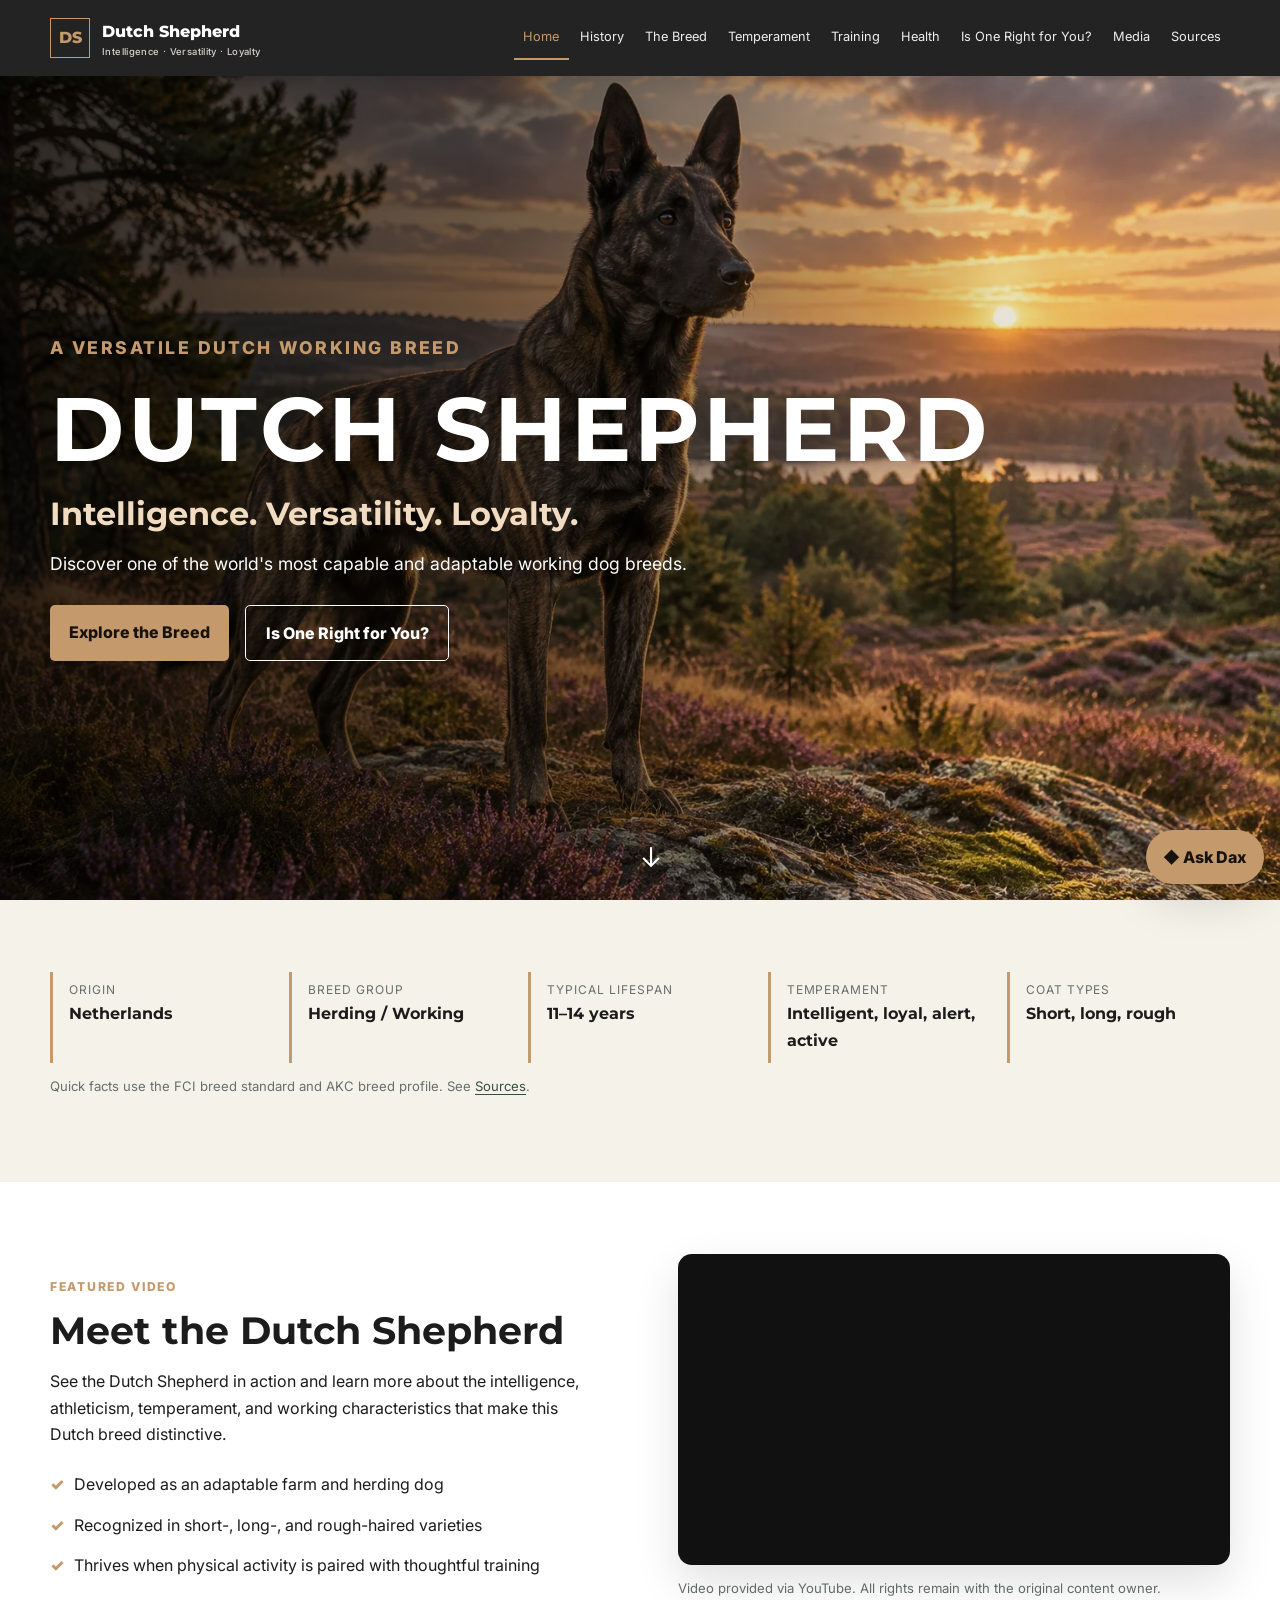
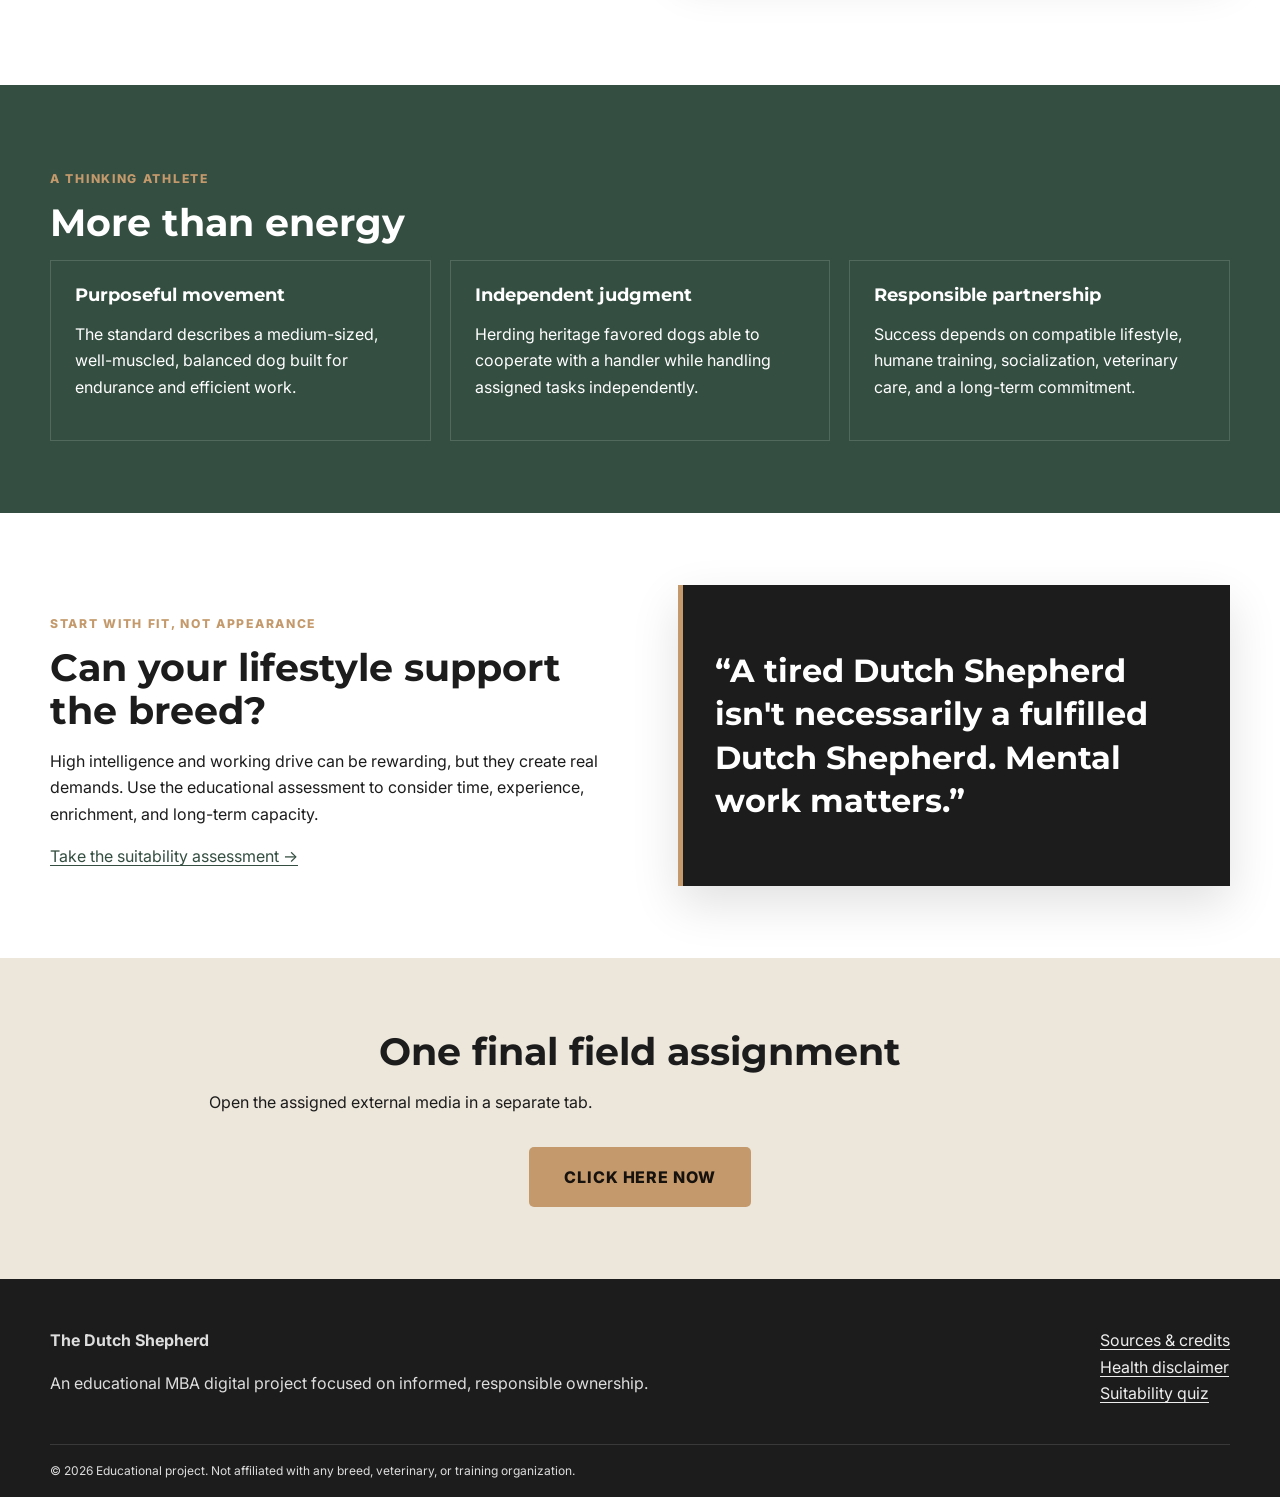
==== index.html @ 63295c02 "Add files via upload" ====
<!doctype html><html lang="en"><head><meta charset="utf-8"><meta name="viewport" content="width=device-width,initial-scale=1"><title>Dutch Shepherd | History, Temperament, Training & Breed Guide</title><meta name="description" content="An academically grounded guide to Dutch Shepherd history, traits, training, care, and responsible ownership."><meta property="og:title" content="Dutch Shepherd | History, Temperament, Training & Breed Guide"><meta property="og:description" content="An academically grounded guide to Dutch Shepherd history, traits, training, care, and responsible ownership."><meta property="og:type" content="website"><link rel="preconnect" href="https://fonts.googleapis.com"><link rel="preconnect" href="https://fonts.gstatic.com" crossorigin><link href="https://fonts.googleapis.com/css2?family=Inter:wght@400;500;600;700&family=Montserrat:wght@600;700;800&display=swap" rel="stylesheet"><link rel="stylesheet" href="css/styles.css"></head><body class="home"><a class="skip-link" href="#main">Skip to content</a><header class="site-header"><a class="brand" href="index.html"><span class="brand-mark" aria-hidden="true">DS</span><span>Dutch Shepherd<small>Intelligence · Versatility · Loyalty</small></span></a><button class="menu-toggle" type="button" aria-label="Open navigation" aria-expanded="false" aria-controls="site-nav"><span></span><span></span><span></span></button><nav id="site-nav" class="site-nav" aria-label="Primary navigation"><a href="index.html" aria-current="page" class="active">Home</a><a href="history.html">History</a><a href="breed.html">The Breed</a><a href="temperament.html">Temperament</a><a href="training.html">Training</a><a href="health.html">Health</a><a href="suitability.html">Is One Right for You?</a><a href="media.html">Media</a><a href="sources.html">Sources</a></nav></header><main id="main"><section class="home-hero"><div class="hero-shade"></div><div class="hero-content"><p class="eyebrow">A versatile Dutch working breed</p><h1>DUTCH SHEPHERD</h1><h2>Intelligence. Versatility. Loyalty.</h2><p>Discover one of the world's most capable and adaptable working dog breeds.</p><div class="button-row"><a class="button gold" href="breed.html">Explore the Breed</a><a class="button ghost" href="suitability.html">Is One Right for You?</a></div></div><a class="scroll-cue" href="#facts" aria-label="Scroll to quick facts">↓</a></section><section id="facts" class="section cream"><div class="wrap"><div class="facts"><article><span>Origin</span><strong>Netherlands</strong></article><article><span>Breed group</span><strong>Herding / Working</strong></article><article><span>Typical lifespan</span><strong>11–14 years</strong></article><article><span>Temperament</span><strong>Intelligent, loyal, alert, active</strong></article><article><span>Coat types</span><strong>Short, long, rough</strong></article></div><p class="source-note">Quick facts use the FCI breed standard and AKC breed profile. See <a href="sources.html">Sources</a>.</p></div></section><section class="section"><div class="wrap split"><div><p class="eyebrow">Featured video</p><h2>Meet the Dutch Shepherd</h2><p>See the Dutch Shepherd in action and learn more about the intelligence, athleticism, temperament, and working characteristics that make this Dutch breed distinctive.</p><ul class="check-list"><li>Developed as an adaptable farm and herding dog</li><li>Recognized in short-, long-, and rough-haired varieties</li><li>Thrives when physical activity is paired with thoughtful training</li></ul></div><div><div class="video-frame"><iframe width="560" height="315" src="https://www.youtube.com/embed/kCpjgl2baLs?si=an7kNz_N1DQKv2LZ" title="Dutch Shepherd educational video" frameborder="0" allow="accelerometer; autoplay; clipboard-write; encrypted-media; gyroscope; picture-in-picture; web-share" referrerpolicy="strict-origin-when-cross-origin" loading="lazy" allowfullscreen></iframe></div><p class="caption">Video provided via YouTube. All rights remain with the original content owner.</p></div></div></section><section class="section forest"><div class="wrap"><p class="eyebrow">A thinking athlete</p><h2>More than energy</h2><div class="feature-grid"><article><h3>Purposeful movement</h3><p>The standard describes a medium-sized, well-muscled, balanced dog built for endurance and efficient work.</p></article><article><h3>Independent judgment</h3><p>Herding heritage favored dogs able to cooperate with a handler while handling assigned tasks independently.</p></article><article><h3>Responsible partnership</h3><p>Success depends on compatible lifestyle, humane training, socialization, veterinary care, and a long-term commitment.</p></article></div></div></section><section class="section"><div class="wrap split"><div><p class="eyebrow">Start with fit, not appearance</p><h2>Can your lifestyle support the breed?</h2><p>High intelligence and working drive can be rewarding, but they create real demands. Use the educational assessment to consider time, experience, enrichment, and long-term capacity.</p><a class="text-link" href="suitability.html">Take the suitability assessment →</a></div><aside class="quote-card"><p>“A tired Dutch Shepherd isn't necessarily a fulfilled Dutch Shepherd. Mental work matters.”</p></aside></div></section><section class="section cta-band"><div class="wrap center"><h2>One final field assignment</h2><p>Open the assigned external media in a separate tab.</p><a href="https://www.youtube.com/watch?v=dQw4w9WgXcQ" target="_blank" rel="noopener noreferrer" class="special-cta" aria-label="Click here now - opens video in a new tab">CLICK HERE NOW</a></div></section></main><footer><div class="wrap footer-grid"><div><strong>The Dutch Shepherd</strong><p>An educational MBA digital project focused on informed, responsible ownership.</p></div><nav aria-label="Footer navigation"><a href="sources.html">Sources & credits</a><a href="health.html">Health disclaimer</a><a href="suitability.html">Suitability quiz</a></nav></div><div class="wrap footer-bottom">© 2026 Educational project. Not affiliated with any breed, veterinary, or training organization.</div></footer><div class="chatbot" data-chatbot><button class="chat-launch" type="button" aria-label="Open Ask Dax breed guide" aria-expanded="false"><span aria-hidden="true">◆</span> Ask Dax</button><section class="chat-panel" aria-label="Ask Dax Dutch Shepherd Breed Guide" aria-hidden="true"><header class="chat-head"><div><strong>Ask Dax</strong><small>Dutch Shepherd Breed Guide</small></div><div class="chat-actions"><button type="button" data-chat-clear aria-label="Clear conversation">↻</button><button type="button" data-chat-min aria-label="Minimize chat">−</button><button type="button" data-chat-close aria-label="Close chat">×</button></div></header><div class="chat-messages" aria-live="polite" aria-relevant="additions"></div><div class="chat-suggestions" aria-label="Suggested questions"></div><div class="typing" hidden>Dax is checking the breed guide…</div><form class="chat-form"><label class="sr-only" for="dax-input">Ask a Dutch Shepherd question</label><input id="dax-input" maxlength="240" autocomplete="off" placeholder="Ask about training, coats, health…"><button type="submit">Send</button></form><p class="chat-disclaimer">Dax provides general educational information, not veterinary, behavioral, legal, or professional training advice.</p></section></div><script src="js/chatbot-data.js" defer></script><script src="js/chatbot.js" defer></script><script src="js/script.js" defer></script></body></html>
---- css/styles.css ----
:root{--charcoal:#1c1c1c;--forest:#344e41;--gold:#c49a6c;--cream:#f5f2ea;--white:#fff;--muted:#66706a;--font-head:"Montserrat",Arial,sans-serif;--font-body:"Inter",Arial,sans-serif;--s1:.5rem;--s2:1rem;--s3:1.5rem;--s4:2.5rem;--s5:4.5rem;--radius:14px;--shadow:0 18px 45px rgba(0,0,0,.12);--fast:180ms ease;--max:1180px}*{box-sizing:border-box}html{scroll-behavior:smooth}body{margin:0;color:var(--charcoal);font-family:var(--font-body);line-height:1.65;background:var(--white)}body.menu-open{overflow:hidden}img,iframe,video{max-width:100%}a{color:var(--forest);text-underline-offset:3px}button,input{font:inherit}.wrap{width:min(calc(100% - 2rem),var(--max));margin:auto}.narrow{max-width:820px}.section{padding:var(--s5) 0}.cream{background:var(--cream)}.forest{background:var(--forest);color:var(--white)}.center{text-align:center}.eyebrow{text-transform:uppercase;letter-spacing:.14em;font-weight:800;font-size:.76rem;color:var(--gold)}h1,h2,h3{font-family:var(--font-head);line-height:1.12;margin:0 0 1rem}h1{font-size:clamp(2.4rem,7vw,5.7rem)}h2{font-size:clamp(1.65rem,3vw,2.65rem)}h3{font-size:1.12rem}p{max-width:70ch}.skip-link{position:fixed;left:1rem;top:-5rem;z-index:1000;background:var(--gold);color:#111;padding:.8rem 1rem}.skip-link:focus{top:1rem}.site-header{height:76px;position:sticky;top:0;z-index:100;display:flex;align-items:center;justify-content:space-between;padding:0 max(1rem,calc((100% - var(--max))/2));background:rgba(28,28,28,.97);box-shadow:0 4px 20px rgba(0,0,0,.12)}.brand{display:flex;gap:.75rem;align-items:center;color:white;text-decoration:none;font-family:var(--font-head);font-weight:800}.brand small{display:block;color:#d7d4cc;font:500 .59rem var(--font-body);letter-spacing:.04em}.brand-mark{display:grid;place-items:center;width:40px;height:40px;border:1px solid var(--gold);color:var(--gold)}.site-nav{display:flex;gap:.15rem}.site-nav a{color:#eee;text-decoration:none;padding:.65rem .58rem;font-size:.8rem;border-bottom:2px solid transparent}.site-nav a:hover,.site-nav a:focus-visible{color:white;background:#ffffff10}.site-nav a.active{color:var(--gold);border-color:var(--gold)}.menu-toggle{display:none;background:none;border:0;padding:.6rem}.menu-toggle span{display:block;width:25px;height:2px;background:white;margin:5px}.home-hero{position:relative;min-height:calc(100vh - 76px);display:grid;align-items:center;background:url('../assets/images/hero-dutch-shepherd.webp') center/cover no-repeat;color:white}.hero-shade{position:absolute;inset:0;background:linear-gradient(90deg,rgba(0,0,0,.82) 0%,rgba(0,0,0,.48) 46%,rgba(0,0,0,.08) 78%)}.hero-content{position:relative;width:min(calc(100% - 2rem),var(--max));margin:auto}.hero-content h1{letter-spacing:.04em}.hero-content h2{font-size:clamp(1.2rem,2.5vw,2rem);color:#f1dcc2}.hero-content p{font-size:1.1rem}.scroll-cue{position:absolute;bottom:1.2rem;left:50%;color:white;font-size:1.7rem;text-decoration:none}.page-hero{padding:5.5rem 0 3.5rem;background:linear-gradient(115deg,var(--charcoal),var(--forest));color:white}.page-hero h1{font-size:clamp(2.4rem,5vw,4.4rem);max-width:900px}.button-row{display:flex;gap:1rem;flex-wrap:wrap;margin-top:1.7rem}.button,.special-cta{display:inline-block;border:0;text-decoration:none;font-weight:800;padding:.85rem 1.2rem;border-radius:5px;cursor:pointer;transition:transform var(--fast),background var(--fast)}.button:hover,.special-cta:hover{transform:translateY(-2px)}.gold,.special-cta{background:var(--gold);color:#17120d}.ghost{border:1px solid white;color:white}.secondary{background:#e8e6df;color:#222}.facts{display:grid;grid-template-columns:repeat(5,1fr);gap:1rem}.facts article{border-left:3px solid var(--gold);padding:.5rem 1rem}.facts span{display:block;color:var(--muted);font-size:.75rem;text-transform:uppercase;letter-spacing:.08em}.facts strong{font-family:var(--font-head)}.source-note,.caption{font-size:.82rem;color:var(--muted)}.split{display:grid;grid-template-columns:1fr 1fr;gap:clamp(2rem,6vw,5rem);align-items:center}.video-frame{position:relative;aspect-ratio:16/9;overflow:hidden;background:#111;border-radius:var(--radius);box-shadow:var(--shadow)}.video-frame iframe{position:absolute;inset:0;width:100%;height:100%}.check-list{padding:0;list-style:none}.check-list li{padding:.45rem 0 .45rem 1.5rem;position:relative}.check-list li:before{content:'✓';position:absolute;left:0;color:var(--gold);font-weight:900}.feature-grid,.role-grid,.care-grid{display:grid;grid-template-columns:repeat(3,1fr);gap:1.2rem}.feature-grid article,.role-grid article,.care-grid article{padding:1.5rem;border:1px solid #ffffff25}.cream .role-grid article,.care-grid article{background:white;border:1px solid #ddd8cb;box-shadow:0 8px 24px rgba(0,0,0,.05)}.feature-grid.seven{grid-template-columns:repeat(4,1fr)}.feature-grid.seven article{font-weight:700}.quote-card{padding:2rem;background:var(--charcoal);color:white;border-left:5px solid var(--gold);box-shadow:var(--shadow)}.quote-card p{font:700 clamp(1.3rem,3vw,2rem)/1.35 var(--font-head)}.cta-band{background:#ece6db}.special-cta{padding:1.05rem 2.2rem;margin-top:1rem;letter-spacing:.06em}.timeline{display:grid;grid-template-columns:repeat(5,1fr);gap:0}.timeline article{position:relative;padding:1.5rem;border-top:4px solid var(--gold)}.timeline article:before{content:'';position:absolute;width:15px;height:15px;border-radius:50%;background:var(--forest);top:-9px}.timeline time{font-weight:800;color:var(--forest)}.media-placeholder{min-height:230px;display:flex;flex-direction:column;align-items:center;justify-content:center;text-align:center;padding:2rem;border:2px dashed #9a8a74;background:linear-gradient(135deg,#d8d0c3,#eee9e0);color:#413b33}.media-placeholder span{font-size:.82rem;max-width:28ch}.feature-image{border-radius:var(--radius);box-shadow:var(--shadow)}.data-list div{display:grid;grid-template-columns:150px 1fr;padding:.75rem 0;border-bottom:1px solid #ddd}.data-list dt{font-weight:800}.coat-grid{display:grid;grid-template-columns:repeat(3,1fr);gap:1.3rem}.coat-grid article{background:white;padding:1rem;box-shadow:0 8px 25px rgba(0,0,0,.07)}.coat{min-height:250px}.trait-panel{padding:1.6rem;background:var(--cream);border-left:4px solid var(--gold)}.trait-panel div{display:grid;grid-template-columns:1fr 1fr;gap:1rem;margin:1rem 0}.trait-panel meter{width:100%}.columns{columns:3;column-gap:2rem}.notice{margin:2rem 0;padding:1rem 1.2rem;background:#f2e5d5;border-left:4px solid var(--gold);color:#302820}.media-player-placeholder{position:relative;aspect-ratio:16/9;overflow:hidden;border-radius:var(--radius);background:#111}.media-player-placeholder img{width:100%;height:100%;object-fit:cover;filter:brightness(.45)}.media-player-placeholder div{position:absolute;inset:0;display:flex;flex-direction:column;align-items:center;justify-content:center;color:white;text-align:center;padding:1rem}.media-player-placeholder strong{font:800 clamp(1.3rem,3vw,2.4rem) var(--font-head)}.gallery{display:grid;grid-template-columns:repeat(6,1fr);gap:1rem}.gallery>div{grid-column:span 2}.gallery>div:nth-child(1),.gallery>div:nth-child(5){grid-column:span 3}.sources li{margin:1rem 0}.quiz-list fieldset{border:0;border-top:1px solid #ddd;padding:1.5rem 0;margin:0}.quiz-list legend{font:700 1.05rem var(--font-head);padding-top:1.2rem}.quiz-list label{display:block;padding:.55rem;border-radius:6px}.quiz-list label:hover{background:var(--cream)}.form-error{padding:1rem;background:#ffe3de;border-left:4px solid #9d2e1f;margin-bottom:1rem}.quiz-result{margin:2rem 0;padding:2rem;background:var(--forest);color:white;border-left:6px solid var(--gold)}.not-found{font-size:1.2rem}footer{background:var(--charcoal);color:#ddd;padding:3rem 0 1rem}.footer-grid{display:flex;justify-content:space-between;gap:2rem}.footer-grid nav{display:flex;flex-direction:column}.footer-grid a{color:#eee}.footer-bottom{border-top:1px solid #ffffff20;margin-top:2rem;padding-top:1rem;font-size:.75rem}.chatbot{position:fixed;right:max(1rem,env(safe-area-inset-right));bottom:max(1rem,env(safe-area-inset-bottom));z-index:200}.chat-launch{background:var(--gold);color:#17120d;border:0;border-radius:999px;padding:.85rem 1.1rem;box-shadow:var(--shadow);font-weight:800;cursor:pointer}.chat-panel{position:absolute;right:0;bottom:0;width:min(390px,calc(100vw - 2rem));height:min(610px,calc(100vh - 100px));display:none;grid-template-rows:auto 1fr auto auto auto;background:white;border:1px solid #ccc;box-shadow:var(--shadow);border-radius:var(--radius);overflow:hidden}.chatbot.open .chat-panel{display:grid}.chatbot.open .chat-launch{display:none}.chat-head{display:flex;justify-content:space-between;align-items:center;background:var(--forest);color:white;padding:1rem}.chat-head small{display:block}.chat-actions button{color:white;background:transparent;border:0;font-size:1.3rem}.chat-messages{padding:1rem;overflow:auto;background:#faf9f6}.message{max-width:85%;padding:.7rem .85rem;margin:.5rem 0;border-radius:10px}.message.bot{background:#ebe7dd}.message.user{background:var(--forest);color:white;margin-left:auto}.message a{display:inline-block;margin-top:.4rem}.chat-suggestions{display:flex;gap:.4rem;overflow-x:auto;padding:.55rem}.chat-suggestions button{white-space:nowrap;border:1px solid #b8ac99;background:white;border-radius:999px;padding:.4rem .65rem;font-size:.74rem}.chat-form{display:grid;grid-template-columns:1fr auto;border-top:1px solid #ddd}.chat-form input{border:0;padding:.85rem;min-width:0}.chat-form button{border:0;background:var(--gold);padding:0 1rem;font-weight:800}.typing{padding:.4rem 1rem;font-size:.78rem}.chat-disclaimer{font-size:.65rem;margin:0;padding:.45rem .75rem;background:#f0eee8}.sr-only{position:absolute;width:1px;height:1px;padding:0;margin:-1px;overflow:hidden;clip:rect(0,0,0,0);white-space:nowrap;border:0}:focus-visible{outline:3px solid #e0ab65;outline-offset:3px}@media(max-width:980px){.menu-toggle{display:block}.site-nav{position:fixed;inset:76px 0 auto 0;max-height:calc(100vh - 76px);overflow:auto;display:none;flex-direction:column;background:var(--charcoal);padding:1rem}.site-nav.open{display:flex}.site-nav a{font-size:1rem;padding:.9rem}.facts{grid-template-columns:repeat(2,1fr)}.timeline{grid-template-columns:1fr}.timeline article{border-top:0;border-left:4px solid var(--gold)}.timeline article:before{left:-9px;top:2rem}.feature-grid,.role-grid,.care-grid,.coat-grid{grid-template-columns:1fr 1fr}.gallery{grid-template-columns:1fr 1fr}.gallery>div,.gallery>div:nth-child(1),.gallery>div:nth-child(5){grid-column:auto}.columns{columns:1}}@media(max-width:700px){.section{padding:3.2rem 0}.split{grid-template-columns:1fr}.hero-shade{background:rgba(0,0,0,.64)}.home-hero{background-position:62% center}.hero-content{align-self:end;padding-bottom:5rem}.facts,.feature-grid,.role-grid,.care-grid,.coat-grid,.feature-grid.seven{grid-template-columns:1fr}.gallery{grid-template-columns:1fr}.footer-grid{display:block}.columns{columns:1}.chat-panel{position:fixed;inset:auto .5rem max(.5rem,env(safe-area-inset-bottom)) .5rem;width:auto;height:min(78vh,650px)}.brand small{display:none}}@media(prefers-reduced-motion:reduce){*,*:before,*:after{scroll-behavior:auto!important;transition:none!important;animation:none!important}}

.table-scroll{overflow-x:auto;margin-top:1.5rem;border:1px solid #d8d2c6}.table-scroll table{border-collapse:collapse;width:100%;min-width:760px}.table-scroll caption{text-align:left;font-weight:700;padding:1rem;background:var(--cream)}.table-scroll th,.table-scroll td{padding:.85rem;text-align:left;border:1px solid #ddd8cf;vertical-align:top}.table-scroll thead{background:var(--forest);color:white}.table-scroll tbody th{background:#f3f0e9}
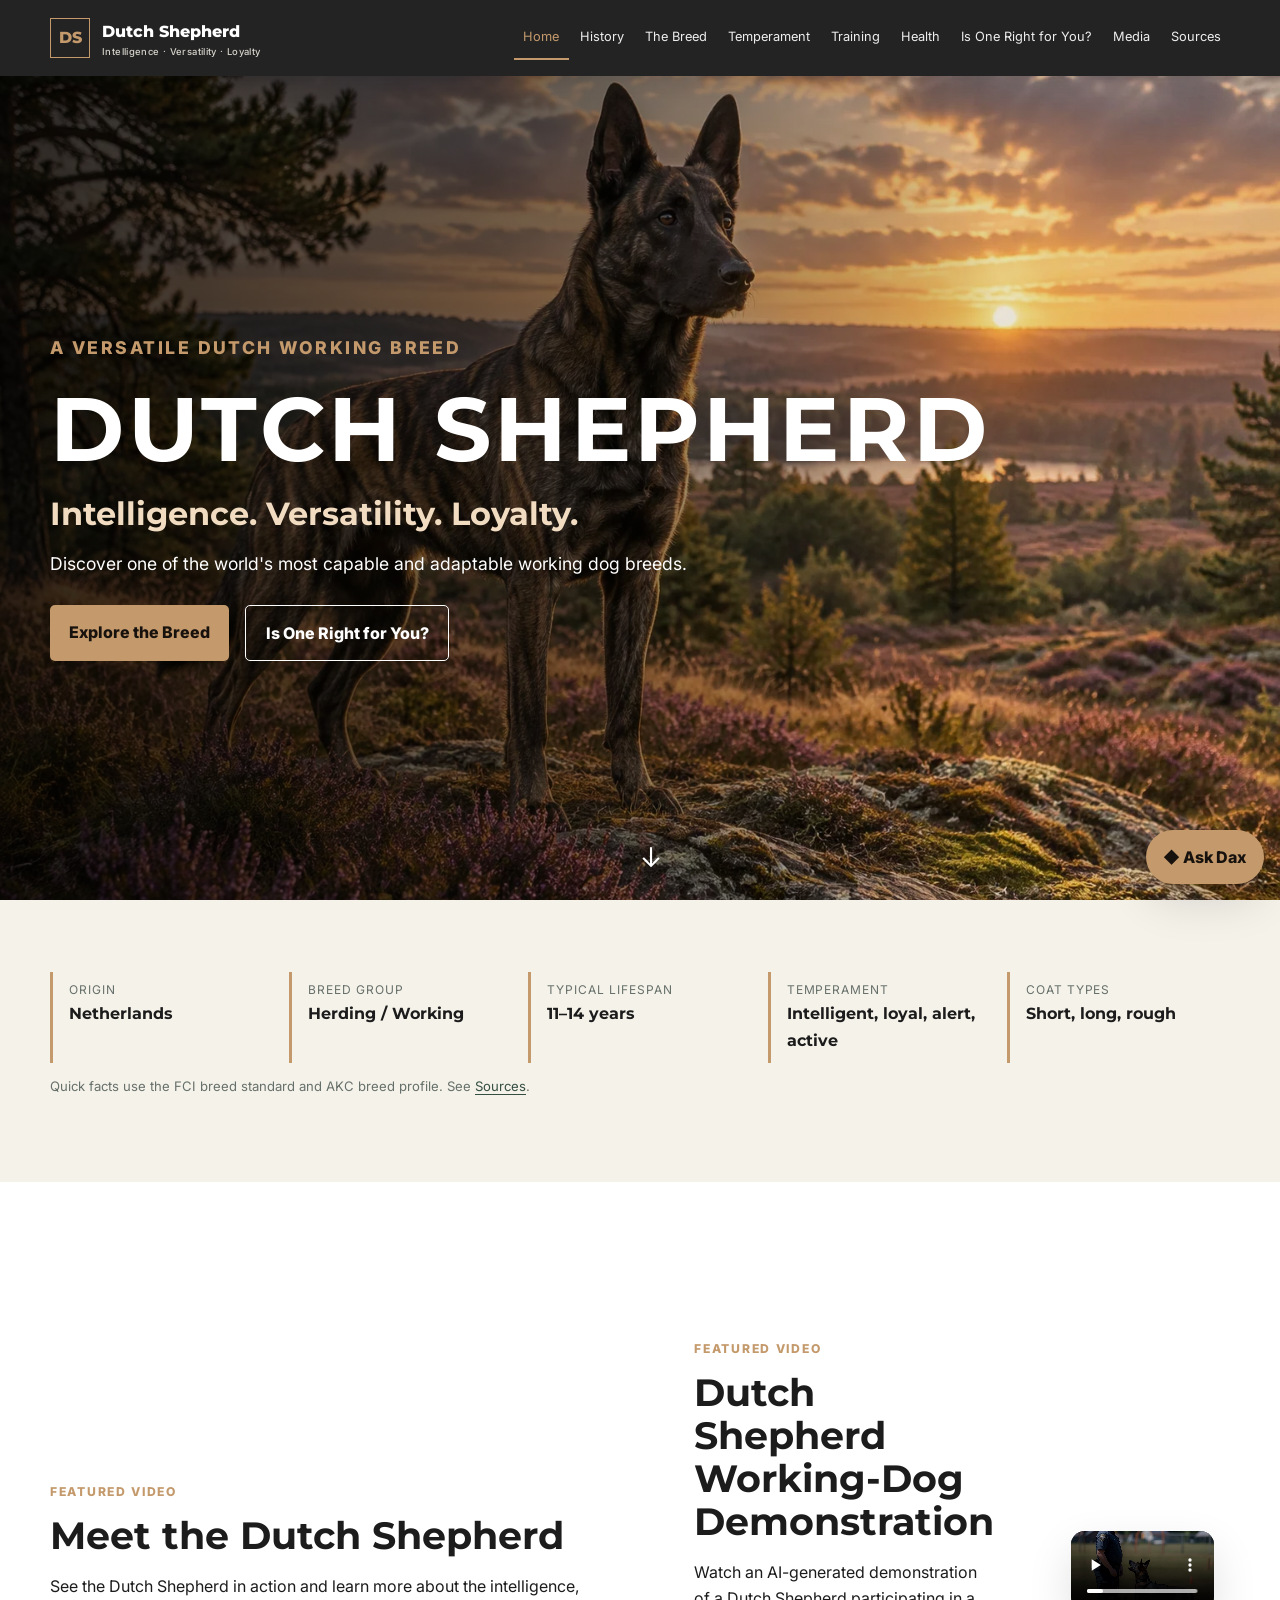
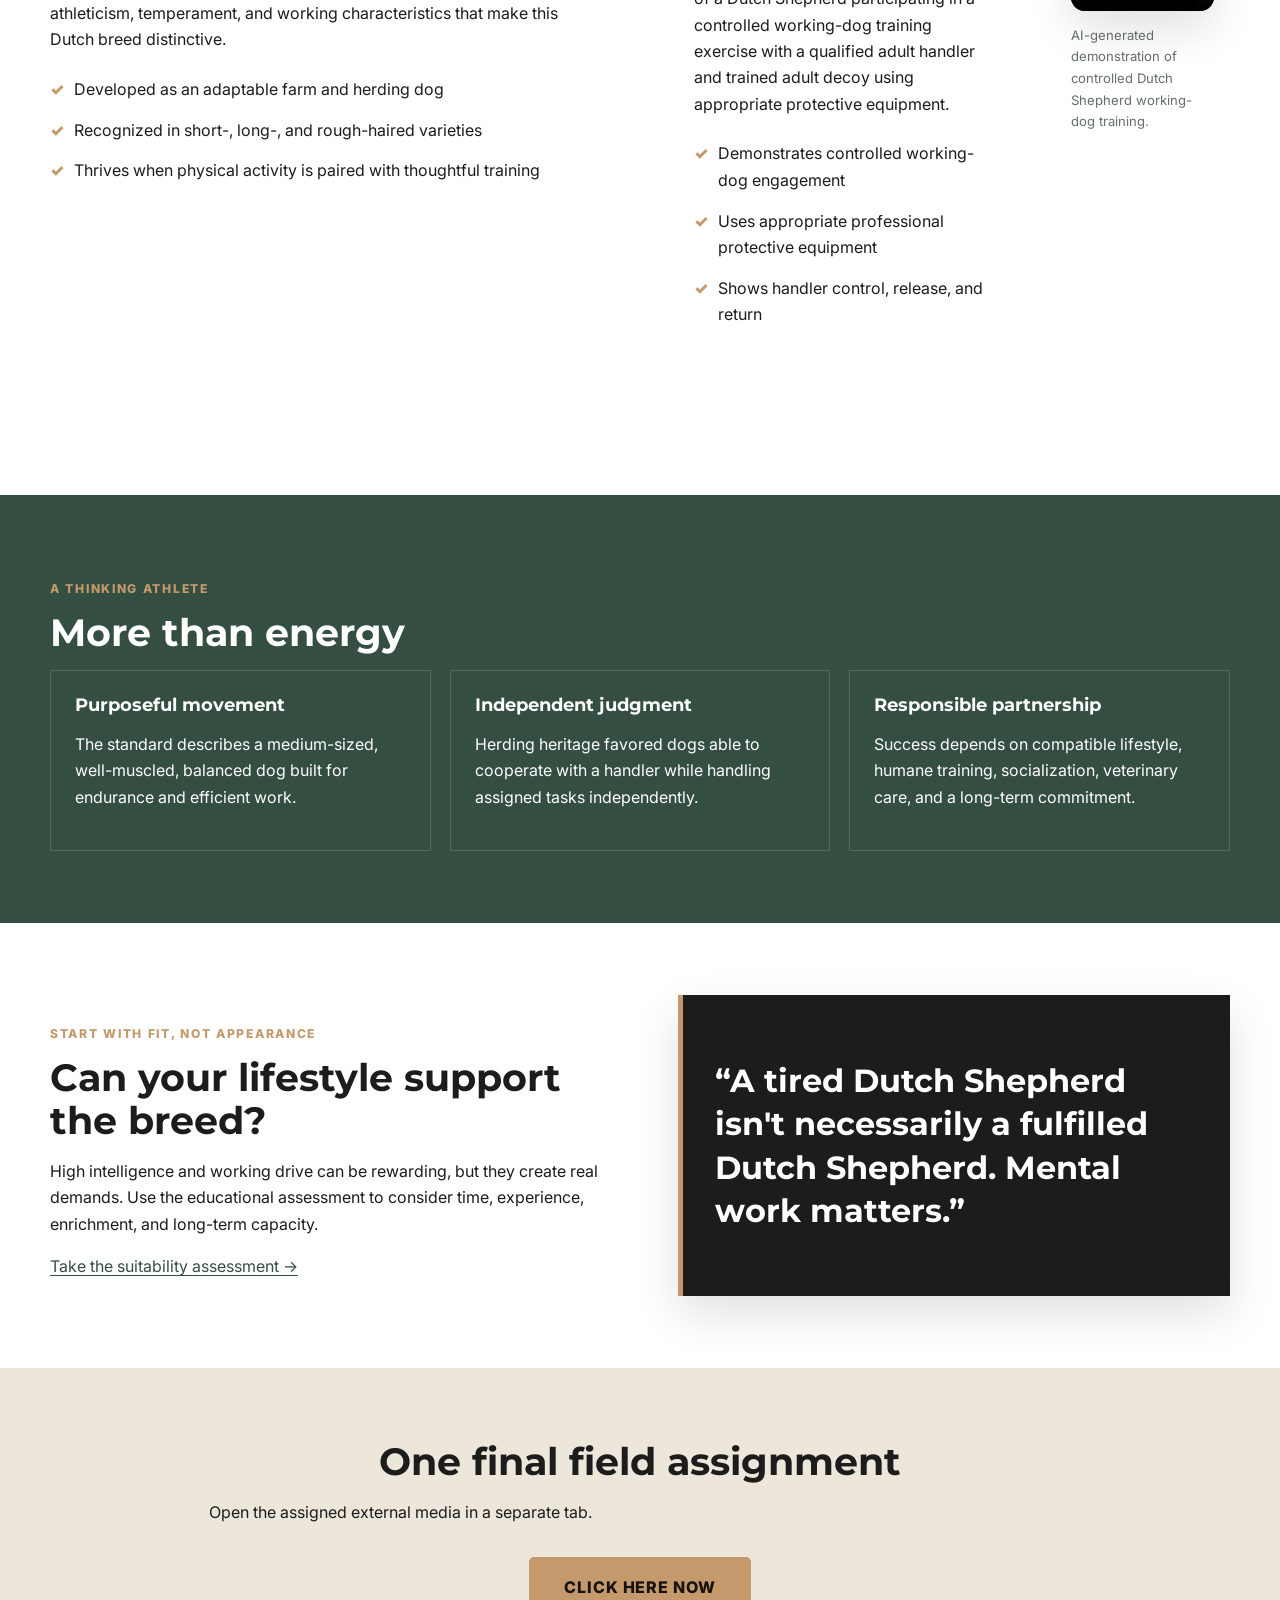
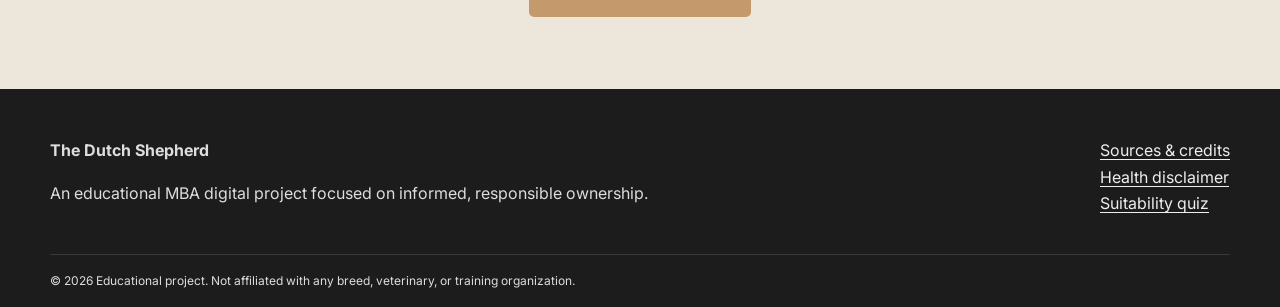
==== commit 8f8f710a: "Update index.html" ====
--- a/index.html
+++ b/index.html
@@ -1 +1,61 @@
-<!doctype html><html lang="en"><head><meta charset="utf-8"><meta name="viewport" content="width=device-width,initial-scale=1"><title>Dutch Shepherd | History, Temperament, Training & Breed Guide</title><meta name="description" content="An academically grounded guide to Dutch Shepherd history, traits, training, care, and responsible ownership."><meta property="og:title" content="Dutch Shepherd | History, Temperament, Training & Breed Guide"><meta property="og:description" content="An academically grounded guide to Dutch Shepherd history, traits, training, care, and responsible ownership."><meta property="og:type" content="website"><link rel="preconnect" href="https://fonts.googleapis.com"><link rel="preconnect" href="https://fonts.gstatic.com" crossorigin><link href="https://fonts.googleapis.com/css2?family=Inter:wght@400;500;600;700&family=Montserrat:wght@600;700;800&display=swap" rel="stylesheet"><link rel="stylesheet" href="css/styles.css"></head><body class="home"><a class="skip-link" href="#main">Skip to content</a><header class="site-header"><a class="brand" href="index.html"><span class="brand-mark" aria-hidden="true">DS</span><span>Dutch Shepherd<small>Intelligence · Versatility · Loyalty</small></span></a><button class="menu-toggle" type="button" aria-label="Open navigation" aria-expanded="false" aria-controls="site-nav"><span></span><span></span><span></span></button><nav id="site-nav" class="site-nav" aria-label="Primary navigation"><a href="index.html" aria-current="page" class="active">Home</a><a href="history.html">History</a><a href="breed.html">The Breed</a><a href="temperament.html">Temperament</a><a href="training.html">Training</a><a href="health.html">Health</a><a href="suitability.html">Is One Right for You?</a><a href="media.html">Media</a><a href="sources.html">Sources</a></nav></header><main id="main"><section class="home-hero"><div class="hero-shade"></div><div class="hero-content"><p class="eyebrow">A versatile Dutch working breed</p><h1>DUTCH SHEPHERD</h1><h2>Intelligence. Versatility. Loyalty.</h2><p>Discover one of the world's most capable and adaptable working dog breeds.</p><div class="button-row"><a class="button gold" href="breed.html">Explore the Breed</a><a class="button ghost" href="suitability.html">Is One Right for You?</a></div></div><a class="scroll-cue" href="#facts" aria-label="Scroll to quick facts">↓</a></section><section id="facts" class="section cream"><div class="wrap"><div class="facts"><article><span>Origin</span><strong>Netherlands</strong></article><article><span>Breed group</span><strong>Herding / Working</strong></article><article><span>Typical lifespan</span><strong>11–14 years</strong></article><article><span>Temperament</span><strong>Intelligent, loyal, alert, active</strong></article><article><span>Coat types</span><strong>Short, long, rough</strong></article></div><p class="source-note">Quick facts use the FCI breed standard and AKC breed profile. See <a href="sources.html">Sources</a>.</p></div></section><section class="section"><div class="wrap split"><div><p class="eyebrow">Featured video</p><h2>Meet the Dutch Shepherd</h2><p>See the Dutch Shepherd in action and learn more about the intelligence, athleticism, temperament, and working characteristics that make this Dutch breed distinctive.</p><ul class="check-list"><li>Developed as an adaptable farm and herding dog</li><li>Recognized in short-, long-, and rough-haired varieties</li><li>Thrives when physical activity is paired with thoughtful training</li></ul></div><div><div class="video-frame"><iframe width="560" height="315" src="https://www.youtube.com/embed/kCpjgl2baLs?si=an7kNz_N1DQKv2LZ" title="Dutch Shepherd educational video" frameborder="0" allow="accelerometer; autoplay; clipboard-write; encrypted-media; gyroscope; picture-in-picture; web-share" referrerpolicy="strict-origin-when-cross-origin" loading="lazy" allowfullscreen></iframe></div><p class="caption">Video provided via YouTube. All rights remain with the original content owner.</p></div></div></section><section class="section forest"><div class="wrap"><p class="eyebrow">A thinking athlete</p><h2>More than energy</h2><div class="feature-grid"><article><h3>Purposeful movement</h3><p>The standard describes a medium-sized, well-muscled, balanced dog built for endurance and efficient work.</p></article><article><h3>Independent judgment</h3><p>Herding heritage favored dogs able to cooperate with a handler while handling assigned tasks independently.</p></article><article><h3>Responsible partnership</h3><p>Success depends on compatible lifestyle, humane training, socialization, veterinary care, and a long-term commitment.</p></article></div></div></section><section class="section"><div class="wrap split"><div><p class="eyebrow">Start with fit, not appearance</p><h2>Can your lifestyle support the breed?</h2><p>High intelligence and working drive can be rewarding, but they create real demands. Use the educational assessment to consider time, experience, enrichment, and long-term capacity.</p><a class="text-link" href="suitability.html">Take the suitability assessment →</a></div><aside class="quote-card"><p>“A tired Dutch Shepherd isn't necessarily a fulfilled Dutch Shepherd. Mental work matters.”</p></aside></div></section><section class="section cta-band"><div class="wrap center"><h2>One final field assignment</h2><p>Open the assigned external media in a separate tab.</p><a href="https://www.youtube.com/watch?v=dQw4w9WgXcQ" target="_blank" rel="noopener noreferrer" class="special-cta" aria-label="Click here now - opens video in a new tab">CLICK HERE NOW</a></div></section></main><footer><div class="wrap footer-grid"><div><strong>The Dutch Shepherd</strong><p>An educational MBA digital project focused on informed, responsible ownership.</p></div><nav aria-label="Footer navigation"><a href="sources.html">Sources & credits</a><a href="health.html">Health disclaimer</a><a href="suitability.html">Suitability quiz</a></nav></div><div class="wrap footer-bottom">© 2026 Educational project. Not affiliated with any breed, veterinary, or training organization.</div></footer><div class="chatbot" data-chatbot><button class="chat-launch" type="button" aria-label="Open Ask Dax breed guide" aria-expanded="false"><span aria-hidden="true">◆</span> Ask Dax</button><section class="chat-panel" aria-label="Ask Dax Dutch Shepherd Breed Guide" aria-hidden="true"><header class="chat-head"><div><strong>Ask Dax</strong><small>Dutch Shepherd Breed Guide</small></div><div class="chat-actions"><button type="button" data-chat-clear aria-label="Clear conversation">↻</button><button type="button" data-chat-min aria-label="Minimize chat">−</button><button type="button" data-chat-close aria-label="Close chat">×</button></div></header><div class="chat-messages" aria-live="polite" aria-relevant="additions"></div><div class="chat-suggestions" aria-label="Suggested questions"></div><div class="typing" hidden>Dax is checking the breed guide…</div><form class="chat-form"><label class="sr-only" for="dax-input">Ask a Dutch Shepherd question</label><input id="dax-input" maxlength="240" autocomplete="off" placeholder="Ask about training, coats, health…"><button type="submit">Send</button></form><p class="chat-disclaimer">Dax provides general educational information, not veterinary, behavioral, legal, or professional training advice.</p></section></div><script src="js/chatbot-data.js" defer></script><script src="js/chatbot.js" defer></script><script src="js/script.js" defer></script></body></html>+<!doctype html><html lang="en"><head><meta charset="utf-8"><meta name="viewport" content="width=device-width,initial-scale=1"><title>Dutch Shepherd | History, Temperament, Training & Breed Guide</title><meta name="description" content="An academically grounded guide to Dutch Shepherd history, traits, training, care, and responsible ownership."><meta property="og:title" content="Dutch Shepherd | History, Temperament, Training & Breed Guide"><meta property="og:description" content="An academically grounded guide to Dutch Shepherd history, traits, training, care, and responsible ownership."><meta property="og:type" content="website"><link rel="preconnect" href="https://fonts.googleapis.com"><link rel="preconnect" href="https://fonts.gstatic.com" crossorigin><link href="https://fonts.googleapis.com/css2?family=Inter:wght@400;500;600;700&family=Montserrat:wght@600;700;800&display=swap" rel="stylesheet"><link rel="stylesheet" href="css/styles.css"></head><body class="home"><a class="skip-link" href="#main">Skip to content</a><header class="site-header"><a class="brand" href="index.html"><span class="brand-mark" aria-hidden="true">DS</span><span>Dutch Shepherd<small>Intelligence · Versatility · Loyalty</small></span></a><button class="menu-toggle" type="button" aria-label="Open navigation" aria-expanded="false" aria-controls="site-nav"><span></span><span></span><span></span></button><nav id="site-nav" class="site-nav" aria-label="Primary navigation"><a href="index.html" aria-current="page" class="active">Home</a><a href="history.html">History</a><a href="breed.html">The Breed</a><a href="temperament.html">Temperament</a><a href="training.html">Training</a><a href="health.html">Health</a><a href="suitability.html">Is One Right for You?</a><a href="media.html">Media</a><a href="sources.html">Sources</a></nav></header><main id="main"><section class="home-hero"><div class="hero-shade"></div><div class="hero-content"><p class="eyebrow">A versatile Dutch working breed</p><h1>DUTCH SHEPHERD</h1><h2>Intelligence. Versatility. Loyalty.</h2><p>Discover one of the world's most capable and adaptable working dog breeds.</p><div class="button-row"><a class="button gold" href="breed.html">Explore the Breed</a><a class="button ghost" href="suitability.html">Is One Right for You?</a></div></div><a class="scroll-cue" href="#facts" aria-label="Scroll to quick facts">↓</a></section><section id="facts" class="section cream"><div class="wrap"><div class="facts"><article><span>Origin</span><strong>Netherlands</strong></article><article><span>Breed group</span><strong>Herding / Working</strong></article><article><span>Typical lifespan</span><strong>11–14 years</strong></article><article><span>Temperament</span><strong>Intelligent, loyal, alert, active</strong></article><article><span>Coat types</span><strong>Short, long, rough</strong></article></div><p class="source-note">Quick facts use the FCI breed standard and AKC breed profile. See <a href="sources.html">Sources</a>.</p></div></section><section class="section"><div class="wrap split"><div><p class="eyebrow">Featured video</p><h2>Meet the Dutch Shepherd</h2><p>See the Dutch Shepherd in action and learn more about the intelligence, athleticism, temperament, and working characteristics that make this Dutch breed distinctive.</p><ul class="check-list"><li>Developed as an adaptable farm and herding dog</li><li>Recognized in short-, long-, and rough-haired varieties</li><li>Thrives when physical activity is paired with thoughtful training</li></ul></div><div><section class="section">
+  <div class="wrap split">
+
+    <div>
+      <p class="eyebrow">Featured video</p>
+
+      <h2>Dutch Shepherd Working-Dog Demonstration</h2>
+
+      <p>
+        Watch an AI-generated demonstration of a Dutch Shepherd
+        participating in a controlled working-dog training exercise
+        with a qualified adult handler and trained adult decoy using
+        appropriate protective equipment.
+      </p>
+
+      <ul class="check-list">
+        <li>Demonstrates controlled working-dog engagement</li>
+        <li>Uses appropriate professional protective equipment</li>
+        <li>Shows handler control, release, and return</li>
+      </ul>
+    </div>
+
+    <div>
+      <div class="video-frame">
+        <video
+          autoplay
+          loop
+          muted
+          playsinline
+          controls
+          preload="metadata"
+          poster="assets/images/dutch-shepherd-video-poster.webp"
+          aria-label="AI-generated Dutch Shepherd controlled bite-work training demonstration">
+
+          <source
+            src="assets/video/dutch-shepherd-bite-work.mp4"
+            type="video/mp4">
+
+          <source
+            src="assets/video/dutch-shepherd-bite-work.webm"
+            type="video/webm">
+
+          <track
+            kind="captions"
+            src="assets/captions/bite-work-captions.vtt"
+            srclang="en"
+            label="English"
+            default>
+
+          Your browser does not support the HTML5 video element.
+        </video>
+      </div>
+
+      <p class="caption">
+        AI-generated demonstration of controlled Dutch Shepherd
+        working-dog training.
+      </p>
+    </div>
+
+  </div>
+</section></div></div></section><section class="section forest"><div class="wrap"><p class="eyebrow">A thinking athlete</p><h2>More than energy</h2><div class="feature-grid"><article><h3>Purposeful movement</h3><p>The standard describes a medium-sized, well-muscled, balanced dog built for endurance and efficient work.</p></article><article><h3>Independent judgment</h3><p>Herding heritage favored dogs able to cooperate with a handler while handling assigned tasks independently.</p></article><article><h3>Responsible partnership</h3><p>Success depends on compatible lifestyle, humane training, socialization, veterinary care, and a long-term commitment.</p></article></div></div></section><section class="section"><div class="wrap split"><div><p class="eyebrow">Start with fit, not appearance</p><h2>Can your lifestyle support the breed?</h2><p>High intelligence and working drive can be rewarding, but they create real demands. Use the educational assessment to consider time, experience, enrichment, and long-term capacity.</p><a class="text-link" href="suitability.html">Take the suitability assessment →</a></div><aside class="quote-card"><p>“A tired Dutch Shepherd isn't necessarily a fulfilled Dutch Shepherd. Mental work matters.”</p></aside></div></section><section class="section cta-band"><div class="wrap center"><h2>One final field assignment</h2><p>Open the assigned external media in a separate tab.</p><a href="https://www.youtube.com/watch?v=dQw4w9WgXcQ" target="_blank" rel="noopener noreferrer" class="special-cta" aria-label="Click here now - opens video in a new tab">CLICK HERE NOW</a></div></section></main><footer><div class="wrap footer-grid"><div><strong>The Dutch Shepherd</strong><p>An educational MBA digital project focused on informed, responsible ownership.</p></div><nav aria-label="Footer navigation"><a href="sources.html">Sources & credits</a><a href="health.html">Health disclaimer</a><a href="suitability.html">Suitability quiz</a></nav></div><div class="wrap footer-bottom">© 2026 Educational project. Not affiliated with any breed, veterinary, or training organization.</div></footer><div class="chatbot" data-chatbot><button class="chat-launch" type="button" aria-label="Open Ask Dax breed guide" aria-expanded="false"><span aria-hidden="true">◆</span> Ask Dax</button><section class="chat-panel" aria-label="Ask Dax Dutch Shepherd Breed Guide" aria-hidden="true"><header class="chat-head"><div><strong>Ask Dax</strong><small>Dutch Shepherd Breed Guide</small></div><div class="chat-actions"><button type="button" data-chat-clear aria-label="Clear conversation">↻</button><button type="button" data-chat-min aria-label="Minimize chat">−</button><button type="button" data-chat-close aria-label="Close chat">×</button></div></header><div class="chat-messages" aria-live="polite" aria-relevant="additions"></div><div class="chat-suggestions" aria-label="Suggested questions"></div><div class="typing" hidden>Dax is checking the breed guide…</div><form class="chat-form"><label class="sr-only" for="dax-input">Ask a Dutch Shepherd question</label><input id="dax-input" maxlength="240" autocomplete="off" placeholder="Ask about training, coats, health…"><button type="submit">Send</button></form><p class="chat-disclaimer">Dax provides general educational information, not veterinary, behavioral, legal, or professional training advice.</p></section></div><script src="js/chatbot-data.js" defer></script><script src="js/chatbot.js" defer></script><script src="js/script.js" defer></script></body></html>
--- a/css/styles.css
+++ b/css/styles.css
@@ -1,4 +1,34 @@
 
-:root{--charcoal:#1c1c1c;--forest:#344e41;--gold:#c49a6c;--cream:#f5f2ea;--white:#fff;--muted:#66706a;--font-head:"Montserrat",Arial,sans-serif;--font-body:"Inter",Arial,sans-serif;--s1:.5rem;--s2:1rem;--s3:1.5rem;--s4:2.5rem;--s5:4.5rem;--radius:14px;--shadow:0 18px 45px rgba(0,0,0,.12);--fast:180ms ease;--max:1180px}*{box-sizing:border-box}html{scroll-behavior:smooth}body{margin:0;color:var(--charcoal);font-family:var(--font-body);line-height:1.65;background:var(--white)}body.menu-open{overflow:hidden}img,iframe,video{max-width:100%}a{color:var(--forest);text-underline-offset:3px}button,input{font:inherit}.wrap{width:min(calc(100% - 2rem),var(--max));margin:auto}.narrow{max-width:820px}.section{padding:var(--s5) 0}.cream{background:var(--cream)}.forest{background:var(--forest);color:var(--white)}.center{text-align:center}.eyebrow{text-transform:uppercase;letter-spacing:.14em;font-weight:800;font-size:.76rem;color:var(--gold)}h1,h2,h3{font-family:var(--font-head);line-height:1.12;margin:0 0 1rem}h1{font-size:clamp(2.4rem,7vw,5.7rem)}h2{font-size:clamp(1.65rem,3vw,2.65rem)}h3{font-size:1.12rem}p{max-width:70ch}.skip-link{position:fixed;left:1rem;top:-5rem;z-index:1000;background:var(--gold);color:#111;padding:.8rem 1rem}.skip-link:focus{top:1rem}.site-header{height:76px;position:sticky;top:0;z-index:100;display:flex;align-items:center;justify-content:space-between;padding:0 max(1rem,calc((100% - var(--max))/2));background:rgba(28,28,28,.97);box-shadow:0 4px 20px rgba(0,0,0,.12)}.brand{display:flex;gap:.75rem;align-items:center;color:white;text-decoration:none;font-family:var(--font-head);font-weight:800}.brand small{display:block;color:#d7d4cc;font:500 .59rem var(--font-body);letter-spacing:.04em}.brand-mark{display:grid;place-items:center;width:40px;height:40px;border:1px solid var(--gold);color:var(--gold)}.site-nav{display:flex;gap:.15rem}.site-nav a{color:#eee;text-decoration:none;padding:.65rem .58rem;font-size:.8rem;border-bottom:2px solid transparent}.site-nav a:hover,.site-nav a:focus-visible{color:white;background:#ffffff10}.site-nav a.active{color:var(--gold);border-color:var(--gold)}.menu-toggle{display:none;background:none;border:0;padding:.6rem}.menu-toggle span{display:block;width:25px;height:2px;background:white;margin:5px}.home-hero{position:relative;min-height:calc(100vh - 76px);display:grid;align-items:center;background:url('../assets/images/hero-dutch-shepherd.webp') center/cover no-repeat;color:white}.hero-shade{position:absolute;inset:0;background:linear-gradient(90deg,rgba(0,0,0,.82) 0%,rgba(0,0,0,.48) 46%,rgba(0,0,0,.08) 78%)}.hero-content{position:relative;width:min(calc(100% - 2rem),var(--max));margin:auto}.hero-content h1{letter-spacing:.04em}.hero-content h2{font-size:clamp(1.2rem,2.5vw,2rem);color:#f1dcc2}.hero-content p{font-size:1.1rem}.scroll-cue{position:absolute;bottom:1.2rem;left:50%;color:white;font-size:1.7rem;text-decoration:none}.page-hero{padding:5.5rem 0 3.5rem;background:linear-gradient(115deg,var(--charcoal),var(--forest));color:white}.page-hero h1{font-size:clamp(2.4rem,5vw,4.4rem);max-width:900px}.button-row{display:flex;gap:1rem;flex-wrap:wrap;margin-top:1.7rem}.button,.special-cta{display:inline-block;border:0;text-decoration:none;font-weight:800;padding:.85rem 1.2rem;border-radius:5px;cursor:pointer;transition:transform var(--fast),background var(--fast)}.button:hover,.special-cta:hover{transform:translateY(-2px)}.gold,.special-cta{background:var(--gold);color:#17120d}.ghost{border:1px solid white;color:white}.secondary{background:#e8e6df;color:#222}.facts{display:grid;grid-template-columns:repeat(5,1fr);gap:1rem}.facts article{border-left:3px solid var(--gold);padding:.5rem 1rem}.facts span{display:block;color:var(--muted);font-size:.75rem;text-transform:uppercase;letter-spacing:.08em}.facts strong{font-family:var(--font-head)}.source-note,.caption{font-size:.82rem;color:var(--muted)}.split{display:grid;grid-template-columns:1fr 1fr;gap:clamp(2rem,6vw,5rem);align-items:center}.video-frame{position:relative;aspect-ratio:16/9;overflow:hidden;background:#111;border-radius:var(--radius);box-shadow:var(--shadow)}.video-frame iframe{position:absolute;inset:0;width:100%;height:100%}.check-list{padding:0;list-style:none}.check-list li{padding:.45rem 0 .45rem 1.5rem;position:relative}.check-list li:before{content:'✓';position:absolute;left:0;color:var(--gold);font-weight:900}.feature-grid,.role-grid,.care-grid{display:grid;grid-template-columns:repeat(3,1fr);gap:1.2rem}.feature-grid article,.role-grid article,.care-grid article{padding:1.5rem;border:1px solid #ffffff25}.cream .role-grid article,.care-grid article{background:white;border:1px solid #ddd8cb;box-shadow:0 8px 24px rgba(0,0,0,.05)}.feature-grid.seven{grid-template-columns:repeat(4,1fr)}.feature-grid.seven article{font-weight:700}.quote-card{padding:2rem;background:var(--charcoal);color:white;border-left:5px solid var(--gold);box-shadow:var(--shadow)}.quote-card p{font:700 clamp(1.3rem,3vw,2rem)/1.35 var(--font-head)}.cta-band{background:#ece6db}.special-cta{padding:1.05rem 2.2rem;margin-top:1rem;letter-spacing:.06em}.timeline{display:grid;grid-template-columns:repeat(5,1fr);gap:0}.timeline article{position:relative;padding:1.5rem;border-top:4px solid var(--gold)}.timeline article:before{content:'';position:absolute;width:15px;height:15px;border-radius:50%;background:var(--forest);top:-9px}.timeline time{font-weight:800;color:var(--forest)}.media-placeholder{min-height:230px;display:flex;flex-direction:column;align-items:center;justify-content:center;text-align:center;padding:2rem;border:2px dashed #9a8a74;background:linear-gradient(135deg,#d8d0c3,#eee9e0);color:#413b33}.media-placeholder span{font-size:.82rem;max-width:28ch}.feature-image{border-radius:var(--radius);box-shadow:var(--shadow)}.data-list div{display:grid;grid-template-columns:150px 1fr;padding:.75rem 0;border-bottom:1px solid #ddd}.data-list dt{font-weight:800}.coat-grid{display:grid;grid-template-columns:repeat(3,1fr);gap:1.3rem}.coat-grid article{background:white;padding:1rem;box-shadow:0 8px 25px rgba(0,0,0,.07)}.coat{min-height:250px}.trait-panel{padding:1.6rem;background:var(--cream);border-left:4px solid var(--gold)}.trait-panel div{display:grid;grid-template-columns:1fr 1fr;gap:1rem;margin:1rem 0}.trait-panel meter{width:100%}.columns{columns:3;column-gap:2rem}.notice{margin:2rem 0;padding:1rem 1.2rem;background:#f2e5d5;border-left:4px solid var(--gold);color:#302820}.media-player-placeholder{position:relative;aspect-ratio:16/9;overflow:hidden;border-radius:var(--radius);background:#111}.media-player-placeholder img{width:100%;height:100%;object-fit:cover;filter:brightness(.45)}.media-player-placeholder div{position:absolute;inset:0;display:flex;flex-direction:column;align-items:center;justify-content:center;color:white;text-align:center;padding:1rem}.media-player-placeholder strong{font:800 clamp(1.3rem,3vw,2.4rem) var(--font-head)}.gallery{display:grid;grid-template-columns:repeat(6,1fr);gap:1rem}.gallery>div{grid-column:span 2}.gallery>div:nth-child(1),.gallery>div:nth-child(5){grid-column:span 3}.sources li{margin:1rem 0}.quiz-list fieldset{border:0;border-top:1px solid #ddd;padding:1.5rem 0;margin:0}.quiz-list legend{font:700 1.05rem var(--font-head);padding-top:1.2rem}.quiz-list label{display:block;padding:.55rem;border-radius:6px}.quiz-list label:hover{background:var(--cream)}.form-error{padding:1rem;background:#ffe3de;border-left:4px solid #9d2e1f;margin-bottom:1rem}.quiz-result{margin:2rem 0;padding:2rem;background:var(--forest);color:white;border-left:6px solid var(--gold)}.not-found{font-size:1.2rem}footer{background:var(--charcoal);color:#ddd;padding:3rem 0 1rem}.footer-grid{display:flex;justify-content:space-between;gap:2rem}.footer-grid nav{display:flex;flex-direction:column}.footer-grid a{color:#eee}.footer-bottom{border-top:1px solid #ffffff20;margin-top:2rem;padding-top:1rem;font-size:.75rem}.chatbot{position:fixed;right:max(1rem,env(safe-area-inset-right));bottom:max(1rem,env(safe-area-inset-bottom));z-index:200}.chat-launch{background:var(--gold);color:#17120d;border:0;border-radius:999px;padding:.85rem 1.1rem;box-shadow:var(--shadow);font-weight:800;cursor:pointer}.chat-panel{position:absolute;right:0;bottom:0;width:min(390px,calc(100vw - 2rem));height:min(610px,calc(100vh - 100px));display:none;grid-template-rows:auto 1fr auto auto auto;background:white;border:1px solid #ccc;box-shadow:var(--shadow);border-radius:var(--radius);overflow:hidden}.chatbot.open .chat-panel{display:grid}.chatbot.open .chat-launch{display:none}.chat-head{display:flex;justify-content:space-between;align-items:center;background:var(--forest);color:white;padding:1rem}.chat-head small{display:block}.chat-actions button{color:white;background:transparent;border:0;font-size:1.3rem}.chat-messages{padding:1rem;overflow:auto;background:#faf9f6}.message{max-width:85%;padding:.7rem .85rem;margin:.5rem 0;border-radius:10px}.message.bot{background:#ebe7dd}.message.user{background:var(--forest);color:white;margin-left:auto}.message a{display:inline-block;margin-top:.4rem}.chat-suggestions{display:flex;gap:.4rem;overflow-x:auto;padding:.55rem}.chat-suggestions button{white-space:nowrap;border:1px solid #b8ac99;background:white;border-radius:999px;padding:.4rem .65rem;font-size:.74rem}.chat-form{display:grid;grid-template-columns:1fr auto;border-top:1px solid #ddd}.chat-form input{border:0;padding:.85rem;min-width:0}.chat-form button{border:0;background:var(--gold);padding:0 1rem;font-weight:800}.typing{padding:.4rem 1rem;font-size:.78rem}.chat-disclaimer{font-size:.65rem;margin:0;padding:.45rem .75rem;background:#f0eee8}.sr-only{position:absolute;width:1px;height:1px;padding:0;margin:-1px;overflow:hidden;clip:rect(0,0,0,0);white-space:nowrap;border:0}:focus-visible{outline:3px solid #e0ab65;outline-offset:3px}@media(max-width:980px){.menu-toggle{display:block}.site-nav{position:fixed;inset:76px 0 auto 0;max-height:calc(100vh - 76px);overflow:auto;display:none;flex-direction:column;background:var(--charcoal);padding:1rem}.site-nav.open{display:flex}.site-nav a{font-size:1rem;padding:.9rem}.facts{grid-template-columns:repeat(2,1fr)}.timeline{grid-template-columns:1fr}.timeline article{border-top:0;border-left:4px solid var(--gold)}.timeline article:before{left:-9px;top:2rem}.feature-grid,.role-grid,.care-grid,.coat-grid{grid-template-columns:1fr 1fr}.gallery{grid-template-columns:1fr 1fr}.gallery>div,.gallery>div:nth-child(1),.gallery>div:nth-child(5){grid-column:auto}.columns{columns:1}}@media(max-width:700px){.section{padding:3.2rem 0}.split{grid-template-columns:1fr}.hero-shade{background:rgba(0,0,0,.64)}.home-hero{background-position:62% center}.hero-content{align-self:end;padding-bottom:5rem}.facts,.feature-grid,.role-grid,.care-grid,.coat-grid,.feature-grid.seven{grid-template-columns:1fr}.gallery{grid-template-columns:1fr}.footer-grid{display:block}.columns{columns:1}.chat-panel{position:fixed;inset:auto .5rem max(.5rem,env(safe-area-inset-bottom)) .5rem;width:auto;height:min(78vh,650px)}.brand small{display:none}}@media(prefers-reduced-motion:reduce){*,*:before,*:after{scroll-behavior:auto!important;transition:none!important;animation:none!important}}
+:root{--charcoal:#1c1c1c;--forest:#344e41;--gold:#c49a6c;--cream:#f5f2ea;--white:#fff;--muted:#66706a;--font-head:"Montserrat",Arial,sans-serif;--font-body:"Inter",Arial,sans-serif;--s1:.5rem;--s2:1rem;--s3:1.5rem;--s4:2.5rem;--s5:4.5rem;--radius:14px;--shadow:0 18px 45px rgba(0,0,0,.12);--fast:180ms ease;--max:1180px}*{box-sizing:border-box}html{scroll-behavior:smooth}body{margin:0;color:var(--charcoal);font-family:var(--font-body);line-height:1.65;background:var(--white)}body.menu-open{overflow:hidden}img,iframe,video{max-width:100%}a{color:var(--forest);text-underline-offset:3px}button,input{font:inherit}.wrap{width:min(calc(100% - 2rem),var(--max));margin:auto}.narrow{max-width:820px}.section{padding:var(--s5) 0}.cream{background:var(--cream)}.forest{background:var(--forest);color:var(--white)}.center{text-align:center}.eyebrow{text-transform:uppercase;letter-spacing:.14em;font-weight:800;font-size:.76rem;color:var(--gold)}h1,h2,h3{font-family:var(--font-head);line-height:1.12;margin:0 0 1rem}h1{font-size:clamp(2.4rem,7vw,5.7rem)}h2{font-size:clamp(1.65rem,3vw,2.65rem)}h3{font-size:1.12rem}p{max-width:70ch}.skip-link{position:fixed;left:1rem;top:-5rem;z-index:1000;background:var(--gold);color:#111;padding:.8rem 1rem}.skip-link:focus{top:1rem}.site-header{height:76px;position:sticky;top:0;z-index:100;display:flex;align-items:center;justify-content:space-between;padding:0 max(1rem,calc((100% - var(--max))/2));background:rgba(28,28,28,.97);box-shadow:0 4px 20px rgba(0,0,0,.12)}.brand{display:flex;gap:.75rem;align-items:center;color:white;text-decoration:none;font-family:var(--font-head);font-weight:800}.brand small{display:block;color:#d7d4cc;font:500 .59rem var(--font-body);letter-spacing:.04em}.brand-mark{display:grid;place-items:center;width:40px;height:40px;border:1px solid var(--gold);color:var(--gold)}.site-nav{display:flex;gap:.15rem}.site-nav a{color:#eee;text-decoration:none;padding:.65rem .58rem;font-size:.8rem;border-bottom:2px solid transparent}.site-nav a:hover,.site-nav a:focus-visible{color:white;background:#ffffff10}.site-nav a.active{color:var(--gold);border-color:var(--gold)}.menu-toggle{display:none;background:none;border:0;padding:.6rem}.menu-toggle span{display:block;width:25px;height:2px;background:white;margin:5px}.home-hero{position:relative;min-height:calc(100vh - 76px);display:grid;align-items:center;background:url('../assets/images/hero-dutch-shepherd.webp') center/cover no-repeat;color:white}.hero-shade{position:absolute;inset:0;background:linear-gradient(90deg,rgba(0,0,0,.82) 0%,rgba(0,0,0,.48) 46%,rgba(0,0,0,.08) 78%)}.hero-content{position:relative;width:min(calc(100% - 2rem),var(--max));margin:auto}.hero-content h1{letter-spacing:.04em}.hero-content h2{font-size:clamp(1.2rem,2.5vw,2rem);color:#f1dcc2}.hero-content p{font-size:1.1rem}.scroll-cue{position:absolute;bottom:1.2rem;left:50%;color:white;font-size:1.7rem;text-decoration:none}.page-hero{padding:5.5rem 0 3.5rem;background:linear-gradient(115deg,var(--charcoal),var(--forest));color:white}.page-hero h1{font-size:clamp(2.4rem,5vw,4.4rem);max-width:900px}.button-row{display:flex;gap:1rem;flex-wrap:wrap;margin-top:1.7rem}.button,.special-cta{display:inline-block;border:0;text-decoration:none;font-weight:800;padding:.85rem 1.2rem;border-radius:5px;cursor:pointer;transition:transform var(--fast),background var(--fast)}.button:hover,.special-cta:hover{transform:translateY(-2px)}.gold,.special-cta{background:var(--gold);color:#17120d}.ghost{border:1px solid white;color:white}.secondary{background:#e8e6df;color:#222}.facts{display:grid;grid-template-columns:repeat(5,1fr);gap:1rem}.facts article{border-left:3px solid var(--gold);padding:.5rem 1rem}.facts span{display:block;color:var(--muted);font-size:.75rem;text-transform:uppercase;letter-spacing:.08em}.facts strong{font-family:var(--font-head)}.source-note,.caption{font-size:.82rem;color:var(--muted)}.split{display:grid;grid-template-columns:1fr 1fr;gap:clamp(2rem,6vw,5rem);align-items:center}.video-frame{position:relative;aspect-ratio:16/9;overflow:hidden;background:#111;border-radius:var(--radius);box-shadow:var(--shadow)}.video-frame iframe{position:absolute;inset:0;width:100%;height:100%}.check-list{padding:0;list-style:none}.check-list li{padding:.45rem 0 .45rem 1.5rem;position:relative}.check-list li:before{content:'✓';position:absolute;left:0;color:var(--gold);font-weight:900}.feature-grid,.role-grid,.care-grid{display:grid;grid-template-columns:repeat(3,1fr);gap:1.2rem}.feature-grid article,.role-grid article,.care-grid article{padding:1.5rem;border:1px solid #ffffff25}.cream .role-grid article,.care-grid article{background:white;border:1px solid #ddd8cb;box-shadow:0 8px 24px rgba(0,0,0,.05)}.feature-grid.seven{grid-template-columns:repeat(4,1fr)}.feature-grid.seven article{font-weight:700}.quote-card{padding:2rem;background:var(--charcoal);color:white;border-left:5px solid var(--gold);box-shadow:var(--shadow)}.quote-card p{font:700 clamp(1.3rem,3vw,2rem)/1.35 var(--font-head)}.cta-band{background:#ece6db}.special-cta{padding:1.05rem 2.2rem;margin-top:1rem;letter-spacing:.06em}.timeline{display:grid;grid-template-columns:repeat(5,1fr);gap:0}.timeline article{position:relative;padding:1.5rem;border-top:4px solid var(--gold)}.timeline article:before{content:'';position:absolute;width:15px;height:15px;border-radius:50%;background:var(--forest);top:-9px}.timeline time{font-weight:800;color:var(--forest)}.media-placeholder{min-height:230px;display:flex;flex-direction:column;align-items:center;justify-content:center;text-align:center;padding:2rem;border:2px dashed #9a8a74;background:linear-gradient(135deg,#d8d0c3,#eee9e0);color:#413b33}.media-placeholder span{font-size:.82rem;max-width:28ch}.feature-image{border-radius:var(--radius);box-shadow:var(--shadow)}.data-list div{display:grid;grid-template-columns:150px 1fr;padding:.75rem 0;border-bottom:1px solid #ddd}.data-list dt{font-weight:800}.coat-grid{
+  display:grid;
+  grid-template-columns:repeat(3,1fr);
+  gap:1.3rem;
+}
+
+.coat-grid article{
+  background:white;
+  padding:1rem;
+  box-shadow:0 8px 25px rgba(0,0,0,.07);
+}
+
+.coat{
+  min-height:250px;
+}
+
+.coat-image{
+  width:100%;
+  aspect-ratio:4/3;
+  object-fit:cover;
+  object-position:center;
+  display:block;
+  border-radius:var(--radius);
+  margin-bottom:1rem;
+}
+
+.trait-panel{
+  padding:1.6rem;
+  background:var(--cream);
+  border-left:4px solid var(--gold);
+}.trait-panel div{display:grid;grid-template-columns:1fr 1fr;gap:1rem;margin:1rem 0}.trait-panel meter{width:100%}.columns{columns:3;column-gap:2rem}.notice{margin:2rem 0;padding:1rem 1.2rem;background:#f2e5d5;border-left:4px solid var(--gold);color:#302820}.media-player-placeholder{position:relative;aspect-ratio:16/9;overflow:hidden;border-radius:var(--radius);background:#111}.media-player-placeholder img{width:100%;height:100%;object-fit:cover;filter:brightness(.45)}.media-player-placeholder div{position:absolute;inset:0;display:flex;flex-direction:column;align-items:center;justify-content:center;color:white;text-align:center;padding:1rem}.media-player-placeholder strong{font:800 clamp(1.3rem,3vw,2.4rem) var(--font-head)}.gallery{display:grid;grid-template-columns:repeat(6,1fr);gap:1rem}.gallery>div{grid-column:span 2}.gallery>div:nth-child(1),.gallery>div:nth-child(5){grid-column:span 3}.sources li{margin:1rem 0}.quiz-list fieldset{border:0;border-top:1px solid #ddd;padding:1.5rem 0;margin:0}.quiz-list legend{font:700 1.05rem var(--font-head);padding-top:1.2rem}.quiz-list label{display:block;padding:.55rem;border-radius:6px}.quiz-list label:hover{background:var(--cream)}.form-error{padding:1rem;background:#ffe3de;border-left:4px solid #9d2e1f;margin-bottom:1rem}.quiz-result{margin:2rem 0;padding:2rem;background:var(--forest);color:white;border-left:6px solid var(--gold)}.not-found{font-size:1.2rem}footer{background:var(--charcoal);color:#ddd;padding:3rem 0 1rem}.footer-grid{display:flex;justify-content:space-between;gap:2rem}.footer-grid nav{display:flex;flex-direction:column}.footer-grid a{color:#eee}.footer-bottom{border-top:1px solid #ffffff20;margin-top:2rem;padding-top:1rem;font-size:.75rem}.chatbot{position:fixed;right:max(1rem,env(safe-area-inset-right));bottom:max(1rem,env(safe-area-inset-bottom));z-index:200}.chat-launch{background:var(--gold);color:#17120d;border:0;border-radius:999px;padding:.85rem 1.1rem;box-shadow:var(--shadow);font-weight:800;cursor:pointer}.chat-panel{position:absolute;right:0;bottom:0;width:min(390px,calc(100vw - 2rem));height:min(610px,calc(100vh - 100px));display:none;grid-template-rows:auto 1fr auto auto auto;background:white;border:1px solid #ccc;box-shadow:var(--shadow);border-radius:var(--radius);overflow:hidden}.chatbot.open .chat-panel{display:grid}.chatbot.open .chat-launch{display:none}.chat-head{display:flex;justify-content:space-between;align-items:center;background:var(--forest);color:white;padding:1rem}.chat-head small{display:block}.chat-actions button{color:white;background:transparent;border:0;font-size:1.3rem}.chat-messages{padding:1rem;overflow:auto;background:#faf9f6}.message{max-width:85%;padding:.7rem .85rem;margin:.5rem 0;border-radius:10px}.message.bot{background:#ebe7dd}.message.user{background:var(--forest);color:white;margin-left:auto}.message a{display:inline-block;margin-top:.4rem}.chat-suggestions{display:flex;gap:.4rem;overflow-x:auto;padding:.55rem}.chat-suggestions button{white-space:nowrap;border:1px solid #b8ac99;background:white;border-radius:999px;padding:.4rem .65rem;font-size:.74rem}.chat-form{display:grid;grid-template-columns:1fr auto;border-top:1px solid #ddd}.chat-form input{border:0;padding:.85rem;min-width:0}.chat-form button{border:0;background:var(--gold);padding:0 1rem;font-weight:800}.typing{padding:.4rem 1rem;font-size:.78rem}.chat-disclaimer{font-size:.65rem;margin:0;padding:.45rem .75rem;background:#f0eee8}.sr-only{position:absolute;width:1px;height:1px;padding:0;margin:-1px;overflow:hidden;clip:rect(0,0,0,0);white-space:nowrap;border:0}:focus-visible{outline:3px solid #e0ab65;outline-offset:3px}@media(max-width:980px){.menu-toggle{display:block}.site-nav{position:fixed;inset:76px 0 auto 0;max-height:calc(100vh - 76px);overflow:auto;display:none;flex-direction:column;background:var(--charcoal);padding:1rem}.site-nav.open{display:flex}.site-nav a{font-size:1rem;padding:.9rem}.facts{grid-template-columns:repeat(2,1fr)}.timeline{grid-template-columns:1fr}.timeline article{border-top:0;border-left:4px solid var(--gold)}.timeline article:before{left:-9px;top:2rem}.feature-grid,.role-grid,.care-grid,.coat-grid{grid-template-columns:1fr 1fr}.gallery{grid-template-columns:1fr 1fr}.gallery>div,.gallery>div:nth-child(1),.gallery>div:nth-child(5){grid-column:auto}.columns{columns:1}}@media(max-width:700px){.section{padding:3.2rem 0}.split{grid-template-columns:1fr}.hero-shade{background:rgba(0,0,0,.64)}.home-hero{background-position:62% center}.hero-content{align-self:end;padding-bottom:5rem}.facts,.feature-grid,.role-grid,.care-grid,.coat-grid,.feature-grid.seven{grid-template-columns:1fr}.gallery{grid-template-columns:1fr}.footer-grid{display:block}.columns{columns:1}.chat-panel{position:fixed;inset:auto .5rem max(.5rem,env(safe-area-inset-bottom)) .5rem;width:auto;height:min(78vh,650px)}.brand small{display:none}}@media(prefers-reduced-motion:reduce){*,*:before,*:after{scroll-behavior:auto!important;transition:none!important;animation:none!important}}
 
 .table-scroll{overflow-x:auto;margin-top:1.5rem;border:1px solid #d8d2c6}.table-scroll table{border-collapse:collapse;width:100%;min-width:760px}.table-scroll caption{text-align:left;font-weight:700;padding:1rem;background:var(--cream)}.table-scroll th,.table-scroll td{padding:.85rem;text-align:left;border:1px solid #ddd8cf;vertical-align:top}.table-scroll thead{background:var(--forest);color:white}.table-scroll tbody th{background:#f3f0e9}
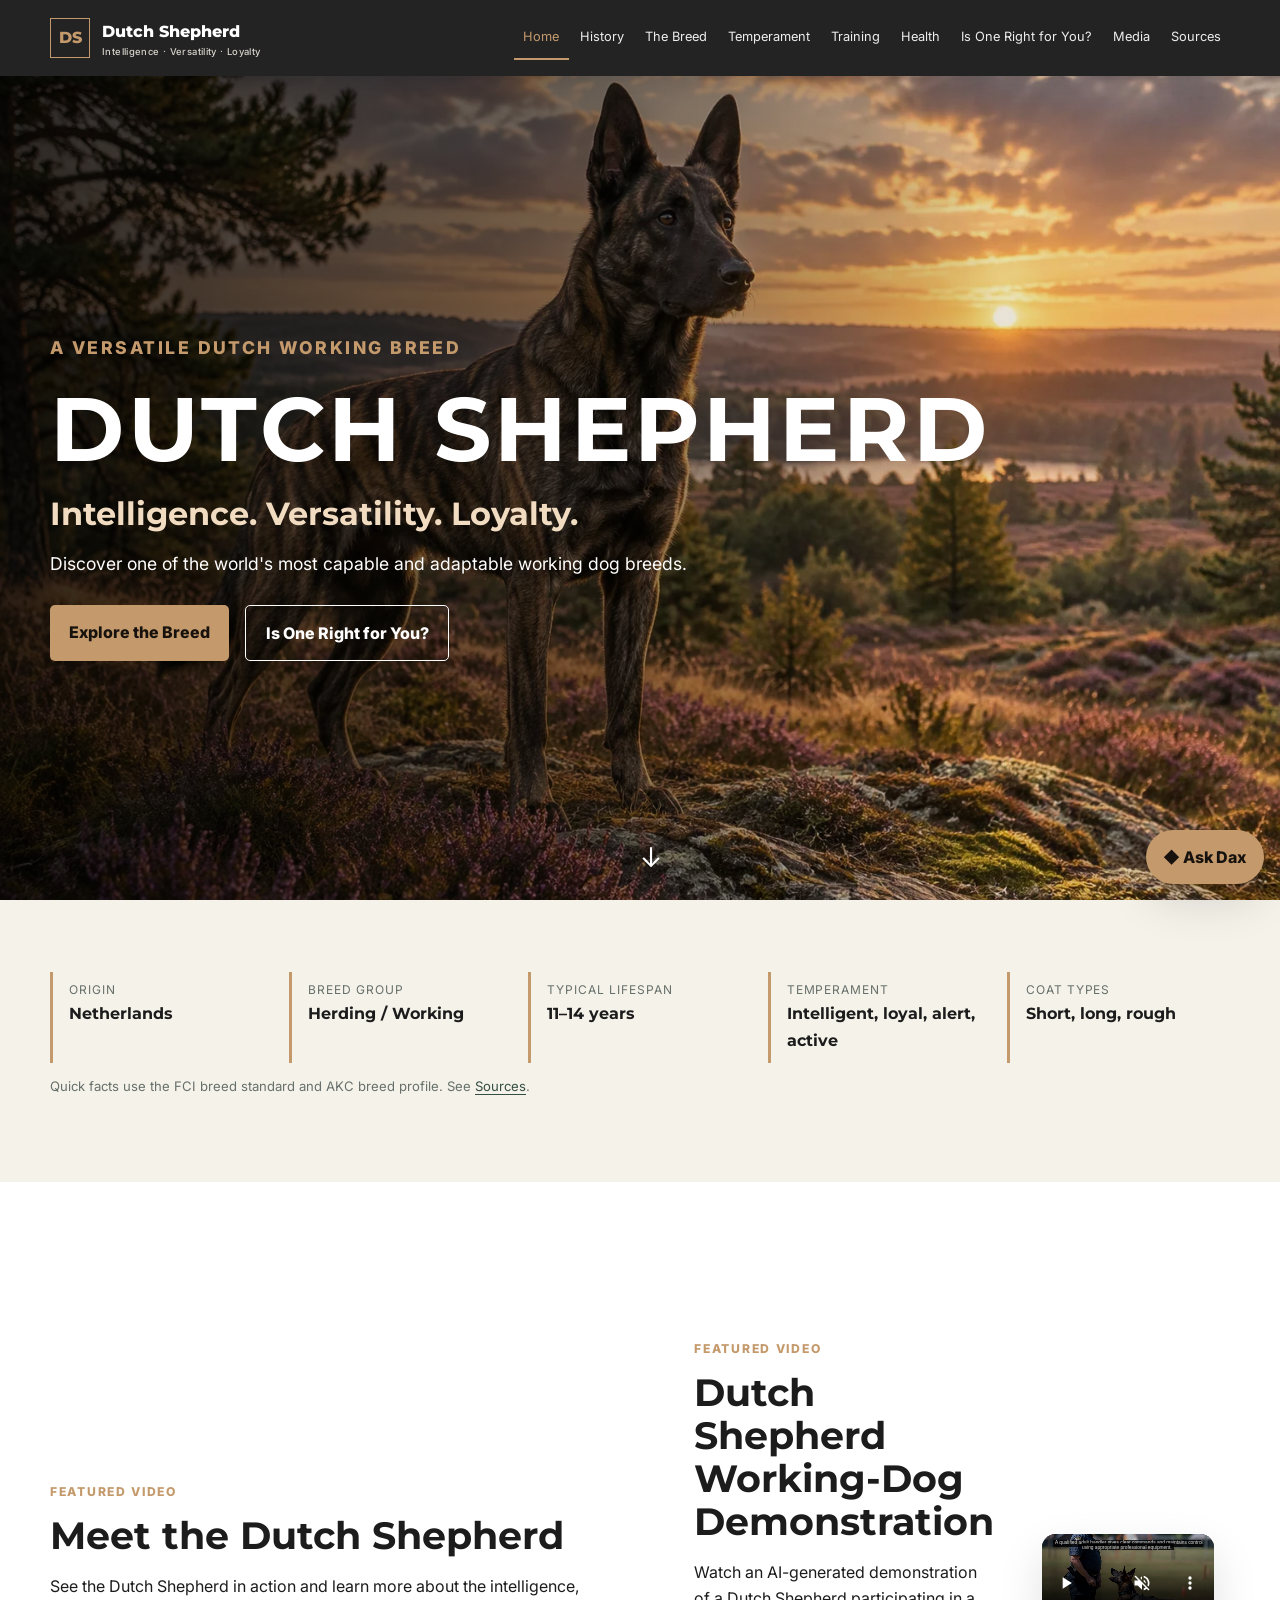
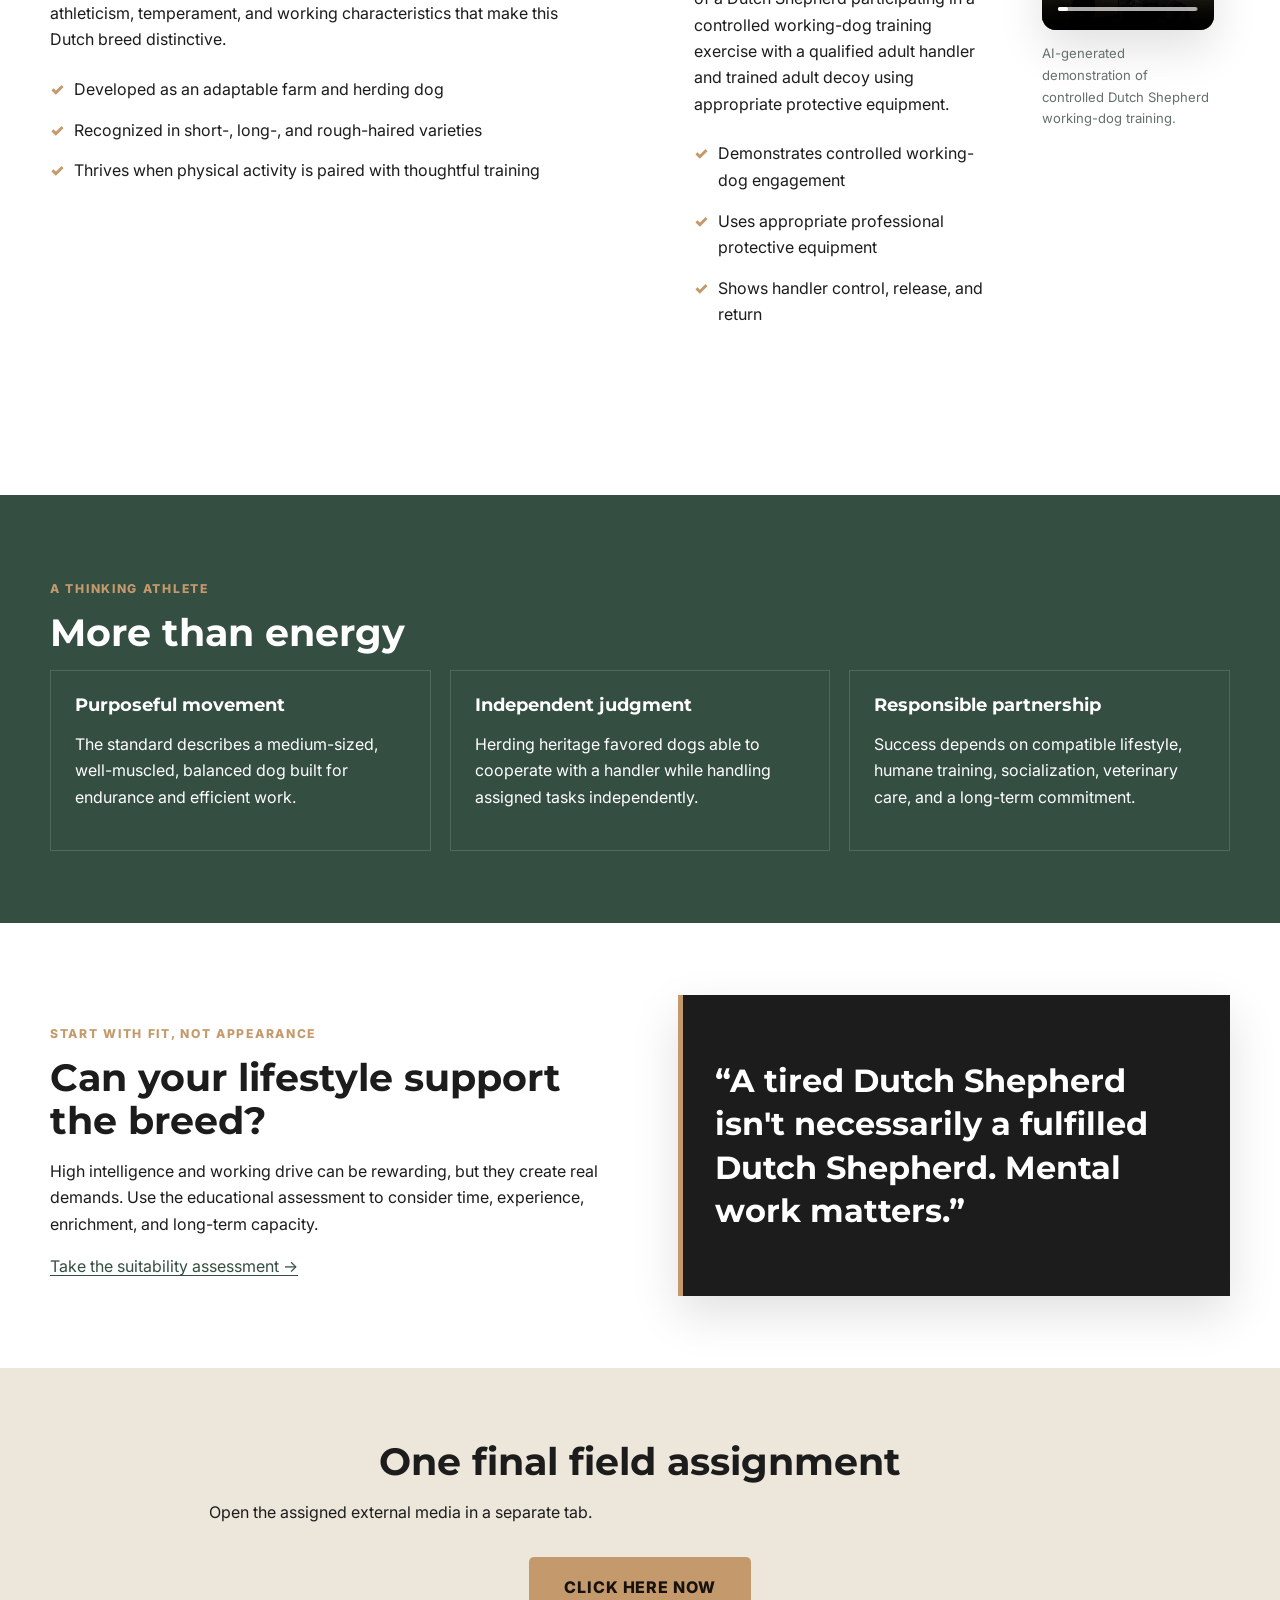
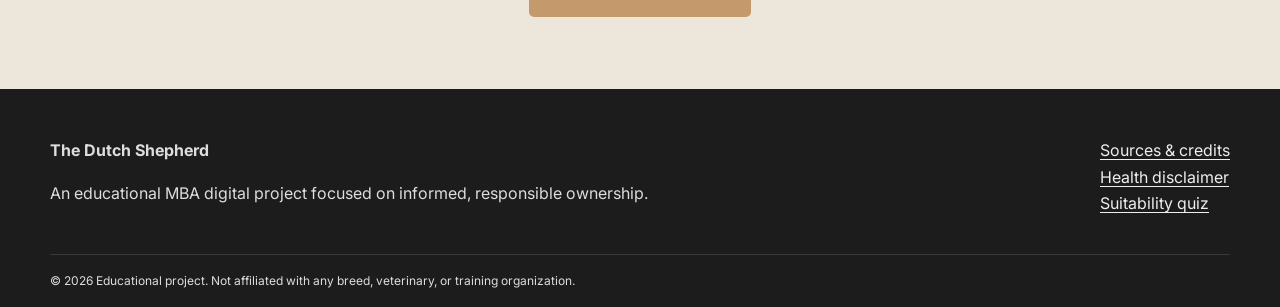
==== commit beb46038: "Update index.html" ====
--- a/index.html
+++ b/index.html
@@ -1,5 +1,5 @@
 <!doctype html><html lang="en"><head><meta charset="utf-8"><meta name="viewport" content="width=device-width,initial-scale=1"><title>Dutch Shepherd | History, Temperament, Training & Breed Guide</title><meta name="description" content="An academically grounded guide to Dutch Shepherd history, traits, training, care, and responsible ownership."><meta property="og:title" content="Dutch Shepherd | History, Temperament, Training & Breed Guide"><meta property="og:description" content="An academically grounded guide to Dutch Shepherd history, traits, training, care, and responsible ownership."><meta property="og:type" content="website"><link rel="preconnect" href="https://fonts.googleapis.com"><link rel="preconnect" href="https://fonts.gstatic.com" crossorigin><link href="https://fonts.googleapis.com/css2?family=Inter:wght@400;500;600;700&family=Montserrat:wght@600;700;800&display=swap" rel="stylesheet"><link rel="stylesheet" href="css/styles.css"></head><body class="home"><a class="skip-link" href="#main">Skip to content</a><header class="site-header"><a class="brand" href="index.html"><span class="brand-mark" aria-hidden="true">DS</span><span>Dutch Shepherd<small>Intelligence · Versatility · Loyalty</small></span></a><button class="menu-toggle" type="button" aria-label="Open navigation" aria-expanded="false" aria-controls="site-nav"><span></span><span></span><span></span></button><nav id="site-nav" class="site-nav" aria-label="Primary navigation"><a href="index.html" aria-current="page" class="active">Home</a><a href="history.html">History</a><a href="breed.html">The Breed</a><a href="temperament.html">Temperament</a><a href="training.html">Training</a><a href="health.html">Health</a><a href="suitability.html">Is One Right for You?</a><a href="media.html">Media</a><a href="sources.html">Sources</a></nav></header><main id="main"><section class="home-hero"><div class="hero-shade"></div><div class="hero-content"><p class="eyebrow">A versatile Dutch working breed</p><h1>DUTCH SHEPHERD</h1><h2>Intelligence. Versatility. Loyalty.</h2><p>Discover one of the world's most capable and adaptable working dog breeds.</p><div class="button-row"><a class="button gold" href="breed.html">Explore the Breed</a><a class="button ghost" href="suitability.html">Is One Right for You?</a></div></div><a class="scroll-cue" href="#facts" aria-label="Scroll to quick facts">↓</a></section><section id="facts" class="section cream"><div class="wrap"><div class="facts"><article><span>Origin</span><strong>Netherlands</strong></article><article><span>Breed group</span><strong>Herding / Working</strong></article><article><span>Typical lifespan</span><strong>11–14 years</strong></article><article><span>Temperament</span><strong>Intelligent, loyal, alert, active</strong></article><article><span>Coat types</span><strong>Short, long, rough</strong></article></div><p class="source-note">Quick facts use the FCI breed standard and AKC breed profile. See <a href="sources.html">Sources</a>.</p></div></section><section class="section"><div class="wrap split"><div><p class="eyebrow">Featured video</p><h2>Meet the Dutch Shepherd</h2><p>See the Dutch Shepherd in action and learn more about the intelligence, athleticism, temperament, and working characteristics that make this Dutch breed distinctive.</p><ul class="check-list"><li>Developed as an adaptable farm and herding dog</li><li>Recognized in short-, long-, and rough-haired varieties</li><li>Thrives when physical activity is paired with thoughtful training</li></ul></div><div><section class="section">
-  <div class="wrap split">
+  <div class="wrap split featured-video">
 
     <div>
       <p class="eyebrow">Featured video</p>
--- a/css/styles.css
+++ b/css/styles.css
@@ -1,5 +1,45 @@
 
-:root{--charcoal:#1c1c1c;--forest:#344e41;--gold:#c49a6c;--cream:#f5f2ea;--white:#fff;--muted:#66706a;--font-head:"Montserrat",Arial,sans-serif;--font-body:"Inter",Arial,sans-serif;--s1:.5rem;--s2:1rem;--s3:1.5rem;--s4:2.5rem;--s5:4.5rem;--radius:14px;--shadow:0 18px 45px rgba(0,0,0,.12);--fast:180ms ease;--max:1180px}*{box-sizing:border-box}html{scroll-behavior:smooth}body{margin:0;color:var(--charcoal);font-family:var(--font-body);line-height:1.65;background:var(--white)}body.menu-open{overflow:hidden}img,iframe,video{max-width:100%}a{color:var(--forest);text-underline-offset:3px}button,input{font:inherit}.wrap{width:min(calc(100% - 2rem),var(--max));margin:auto}.narrow{max-width:820px}.section{padding:var(--s5) 0}.cream{background:var(--cream)}.forest{background:var(--forest);color:var(--white)}.center{text-align:center}.eyebrow{text-transform:uppercase;letter-spacing:.14em;font-weight:800;font-size:.76rem;color:var(--gold)}h1,h2,h3{font-family:var(--font-head);line-height:1.12;margin:0 0 1rem}h1{font-size:clamp(2.4rem,7vw,5.7rem)}h2{font-size:clamp(1.65rem,3vw,2.65rem)}h3{font-size:1.12rem}p{max-width:70ch}.skip-link{position:fixed;left:1rem;top:-5rem;z-index:1000;background:var(--gold);color:#111;padding:.8rem 1rem}.skip-link:focus{top:1rem}.site-header{height:76px;position:sticky;top:0;z-index:100;display:flex;align-items:center;justify-content:space-between;padding:0 max(1rem,calc((100% - var(--max))/2));background:rgba(28,28,28,.97);box-shadow:0 4px 20px rgba(0,0,0,.12)}.brand{display:flex;gap:.75rem;align-items:center;color:white;text-decoration:none;font-family:var(--font-head);font-weight:800}.brand small{display:block;color:#d7d4cc;font:500 .59rem var(--font-body);letter-spacing:.04em}.brand-mark{display:grid;place-items:center;width:40px;height:40px;border:1px solid var(--gold);color:var(--gold)}.site-nav{display:flex;gap:.15rem}.site-nav a{color:#eee;text-decoration:none;padding:.65rem .58rem;font-size:.8rem;border-bottom:2px solid transparent}.site-nav a:hover,.site-nav a:focus-visible{color:white;background:#ffffff10}.site-nav a.active{color:var(--gold);border-color:var(--gold)}.menu-toggle{display:none;background:none;border:0;padding:.6rem}.menu-toggle span{display:block;width:25px;height:2px;background:white;margin:5px}.home-hero{position:relative;min-height:calc(100vh - 76px);display:grid;align-items:center;background:url('../assets/images/hero-dutch-shepherd.webp') center/cover no-repeat;color:white}.hero-shade{position:absolute;inset:0;background:linear-gradient(90deg,rgba(0,0,0,.82) 0%,rgba(0,0,0,.48) 46%,rgba(0,0,0,.08) 78%)}.hero-content{position:relative;width:min(calc(100% - 2rem),var(--max));margin:auto}.hero-content h1{letter-spacing:.04em}.hero-content h2{font-size:clamp(1.2rem,2.5vw,2rem);color:#f1dcc2}.hero-content p{font-size:1.1rem}.scroll-cue{position:absolute;bottom:1.2rem;left:50%;color:white;font-size:1.7rem;text-decoration:none}.page-hero{padding:5.5rem 0 3.5rem;background:linear-gradient(115deg,var(--charcoal),var(--forest));color:white}.page-hero h1{font-size:clamp(2.4rem,5vw,4.4rem);max-width:900px}.button-row{display:flex;gap:1rem;flex-wrap:wrap;margin-top:1.7rem}.button,.special-cta{display:inline-block;border:0;text-decoration:none;font-weight:800;padding:.85rem 1.2rem;border-radius:5px;cursor:pointer;transition:transform var(--fast),background var(--fast)}.button:hover,.special-cta:hover{transform:translateY(-2px)}.gold,.special-cta{background:var(--gold);color:#17120d}.ghost{border:1px solid white;color:white}.secondary{background:#e8e6df;color:#222}.facts{display:grid;grid-template-columns:repeat(5,1fr);gap:1rem}.facts article{border-left:3px solid var(--gold);padding:.5rem 1rem}.facts span{display:block;color:var(--muted);font-size:.75rem;text-transform:uppercase;letter-spacing:.08em}.facts strong{font-family:var(--font-head)}.source-note,.caption{font-size:.82rem;color:var(--muted)}.split{display:grid;grid-template-columns:1fr 1fr;gap:clamp(2rem,6vw,5rem);align-items:center}.video-frame{position:relative;aspect-ratio:16/9;overflow:hidden;background:#111;border-radius:var(--radius);box-shadow:var(--shadow)}.video-frame iframe{position:absolute;inset:0;width:100%;height:100%}.check-list{padding:0;list-style:none}.check-list li{padding:.45rem 0 .45rem 1.5rem;position:relative}.check-list li:before{content:'✓';position:absolute;left:0;color:var(--gold);font-weight:900}.feature-grid,.role-grid,.care-grid{display:grid;grid-template-columns:repeat(3,1fr);gap:1.2rem}.feature-grid article,.role-grid article,.care-grid article{padding:1.5rem;border:1px solid #ffffff25}.cream .role-grid article,.care-grid article{background:white;border:1px solid #ddd8cb;box-shadow:0 8px 24px rgba(0,0,0,.05)}.feature-grid.seven{grid-template-columns:repeat(4,1fr)}.feature-grid.seven article{font-weight:700}.quote-card{padding:2rem;background:var(--charcoal);color:white;border-left:5px solid var(--gold);box-shadow:var(--shadow)}.quote-card p{font:700 clamp(1.3rem,3vw,2rem)/1.35 var(--font-head)}.cta-band{background:#ece6db}.special-cta{padding:1.05rem 2.2rem;margin-top:1rem;letter-spacing:.06em}.timeline{display:grid;grid-template-columns:repeat(5,1fr);gap:0}.timeline article{position:relative;padding:1.5rem;border-top:4px solid var(--gold)}.timeline article:before{content:'';position:absolute;width:15px;height:15px;border-radius:50%;background:var(--forest);top:-9px}.timeline time{font-weight:800;color:var(--forest)}.media-placeholder{min-height:230px;display:flex;flex-direction:column;align-items:center;justify-content:center;text-align:center;padding:2rem;border:2px dashed #9a8a74;background:linear-gradient(135deg,#d8d0c3,#eee9e0);color:#413b33}.media-placeholder span{font-size:.82rem;max-width:28ch}.feature-image{border-radius:var(--radius);box-shadow:var(--shadow)}.data-list div{display:grid;grid-template-columns:150px 1fr;padding:.75rem 0;border-bottom:1px solid #ddd}.data-list dt{font-weight:800}.coat-grid{
+:root{--charcoal:#1c1c1c;--forest:#344e41;--gold:#c49a6c;--cream:#f5f2ea;--white:#fff;--muted:#66706a;--font-head:"Montserrat",Arial,sans-serif;--font-body:"Inter",Arial,sans-serif;--s1:.5rem;--s2:1rem;--s3:1.5rem;--s4:2.5rem;--s5:4.5rem;--radius:14px;--shadow:0 18px 45px rgba(0,0,0,.12);--fast:180ms ease;--max:1180px}*{box-sizing:border-box}html{scroll-behavior:smooth}body{margin:0;color:var(--charcoal);font-family:var(--font-body);line-height:1.65;background:var(--white)}body.menu-open{overflow:hidden}img,iframe,video{max-width:100%}a{color:var(--forest);text-underline-offset:3px}button,input{font:inherit}.wrap{width:min(calc(100% - 2rem),var(--max));margin:auto}.narrow{max-width:820px}.section{padding:var(--s5) 0}.cream{background:var(--cream)}.forest{background:var(--forest);color:var(--white)}.center{text-align:center}.eyebrow{text-transform:uppercase;letter-spacing:.14em;font-weight:800;font-size:.76rem;color:var(--gold)}h1,h2,h3{font-family:var(--font-head);line-height:1.12;margin:0 0 1rem}h1{font-size:clamp(2.4rem,7vw,5.7rem)}h2{font-size:clamp(1.65rem,3vw,2.65rem)}h3{font-size:1.12rem}p{max-width:70ch}.skip-link{position:fixed;left:1rem;top:-5rem;z-index:1000;background:var(--gold);color:#111;padding:.8rem 1rem}.skip-link:focus{top:1rem}.site-header{height:76px;position:sticky;top:0;z-index:100;display:flex;align-items:center;justify-content:space-between;padding:0 max(1rem,calc((100% - var(--max))/2));background:rgba(28,28,28,.97);box-shadow:0 4px 20px rgba(0,0,0,.12)}.brand{display:flex;gap:.75rem;align-items:center;color:white;text-decoration:none;font-family:var(--font-head);font-weight:800}.brand small{display:block;color:#d7d4cc;font:500 .59rem var(--font-body);letter-spacing:.04em}.brand-mark{display:grid;place-items:center;width:40px;height:40px;border:1px solid var(--gold);color:var(--gold)}.site-nav{display:flex;gap:.15rem}.site-nav a{color:#eee;text-decoration:none;padding:.65rem .58rem;font-size:.8rem;border-bottom:2px solid transparent}.site-nav a:hover,.site-nav a:focus-visible{color:white;background:#ffffff10}.site-nav a.active{color:var(--gold);border-color:var(--gold)}.menu-toggle{display:none;background:none;border:0;padding:.6rem}.menu-toggle span{display:block;width:25px;height:2px;background:white;margin:5px}.home-hero{position:relative;min-height:calc(100vh - 76px);display:grid;align-items:center;background:url('../assets/images/hero-dutch-shepherd.webp') center/cover no-repeat;color:white}.hero-shade{position:absolute;inset:0;background:linear-gradient(90deg,rgba(0,0,0,.82) 0%,rgba(0,0,0,.48) 46%,rgba(0,0,0,.08) 78%)}.hero-content{position:relative;width:min(calc(100% - 2rem),var(--max));margin:auto}.hero-content h1{letter-spacing:.04em}.hero-content h2{font-size:clamp(1.2rem,2.5vw,2rem);color:#f1dcc2}.hero-content p{font-size:1.1rem}.scroll-cue{position:absolute;bottom:1.2rem;left:50%;color:white;font-size:1.7rem;text-decoration:none}.page-hero{padding:5.5rem 0 3.5rem;background:linear-gradient(115deg,var(--charcoal),var(--forest));color:white}.page-hero h1{font-size:clamp(2.4rem,5vw,4.4rem);max-width:900px}.button-row{display:flex;gap:1rem;flex-wrap:wrap;margin-top:1.7rem}.button,.special-cta{display:inline-block;border:0;text-decoration:none;font-weight:800;padding:.85rem 1.2rem;border-radius:5px;cursor:pointer;transition:transform var(--fast),background var(--fast)}.button:hover,.special-cta:hover{transform:translateY(-2px)}.gold,.special-cta{background:var(--gold);color:#17120d}.ghost{border:1px solid white;color:white}.secondary{background:#e8e6df;color:#222}.facts{display:grid;grid-template-columns:repeat(5,1fr);gap:1rem}.facts article{border-left:3px solid var(--gold);padding:.5rem 1rem}.facts span{display:block;color:var(--muted);font-size:.75rem;text-transform:uppercase;letter-spacing:.08em}.facts strong{font-family:var(--font-head)}.source-note,.caption{font-size:.82rem;color:var(--muted)}.split{
+  display:grid;
+  grid-template-columns:1fr 1fr;
+  gap:clamp(2rem,6vw,5rem);
+  align-items:center;
+}
+
+/* Larger featured video layout on homepage */
+.featured-video{
+  grid-template-columns:0.8fr 1.2fr;
+  gap:3rem;
+  align-items:center;
+}
+
+/* Video container */
+.video-frame{
+  width:100%;
+  max-width:900px;
+  margin:0 auto;
+  overflow:hidden;
+  background:#111;
+  border-radius:var(--radius);
+  box-shadow:var(--shadow);
+}
+
+/* HTML5 bite-work video */
+.video-frame video{
+  width:100%;
+  height:auto;
+  aspect-ratio:16/9;
+  object-fit:cover;
+  display:block;
+}
+
+/* Keep support for iframe videos elsewhere */
+.video-frame iframe{
+  width:100%;
+  aspect-ratio:16/9;
+  border:0;
+  display:block;
+}.check-list{padding:0;list-style:none}.check-list li{padding:.45rem 0 .45rem 1.5rem;position:relative}.check-list li:before{content:'✓';position:absolute;left:0;color:var(--gold);font-weight:900}.feature-grid,.role-grid,.care-grid{display:grid;grid-template-columns:repeat(3,1fr);gap:1.2rem}.feature-grid article,.role-grid article,.care-grid article{padding:1.5rem;border:1px solid #ffffff25}.cream .role-grid article,.care-grid article{background:white;border:1px solid #ddd8cb;box-shadow:0 8px 24px rgba(0,0,0,.05)}.feature-grid.seven{grid-template-columns:repeat(4,1fr)}.feature-grid.seven article{font-weight:700}.quote-card{padding:2rem;background:var(--charcoal);color:white;border-left:5px solid var(--gold);box-shadow:var(--shadow)}.quote-card p{font:700 clamp(1.3rem,3vw,2rem)/1.35 var(--font-head)}.cta-band{background:#ece6db}.special-cta{padding:1.05rem 2.2rem;margin-top:1rem;letter-spacing:.06em}.timeline{display:grid;grid-template-columns:repeat(5,1fr);gap:0}.timeline article{position:relative;padding:1.5rem;border-top:4px solid var(--gold)}.timeline article:before{content:'';position:absolute;width:15px;height:15px;border-radius:50%;background:var(--forest);top:-9px}.timeline time{font-weight:800;color:var(--forest)}.media-placeholder{min-height:230px;display:flex;flex-direction:column;align-items:center;justify-content:center;text-align:center;padding:2rem;border:2px dashed #9a8a74;background:linear-gradient(135deg,#d8d0c3,#eee9e0);color:#413b33}.media-placeholder span{font-size:.82rem;max-width:28ch}.feature-image{border-radius:var(--radius);box-shadow:var(--shadow)}.data-list div{display:grid;grid-template-columns:150px 1fr;padding:.75rem 0;border-bottom:1px solid #ddd}.data-list dt{font-weight:800}.coat-grid{
   display:grid;
   grid-template-columns:repeat(3,1fr);
   gap:1.3rem;
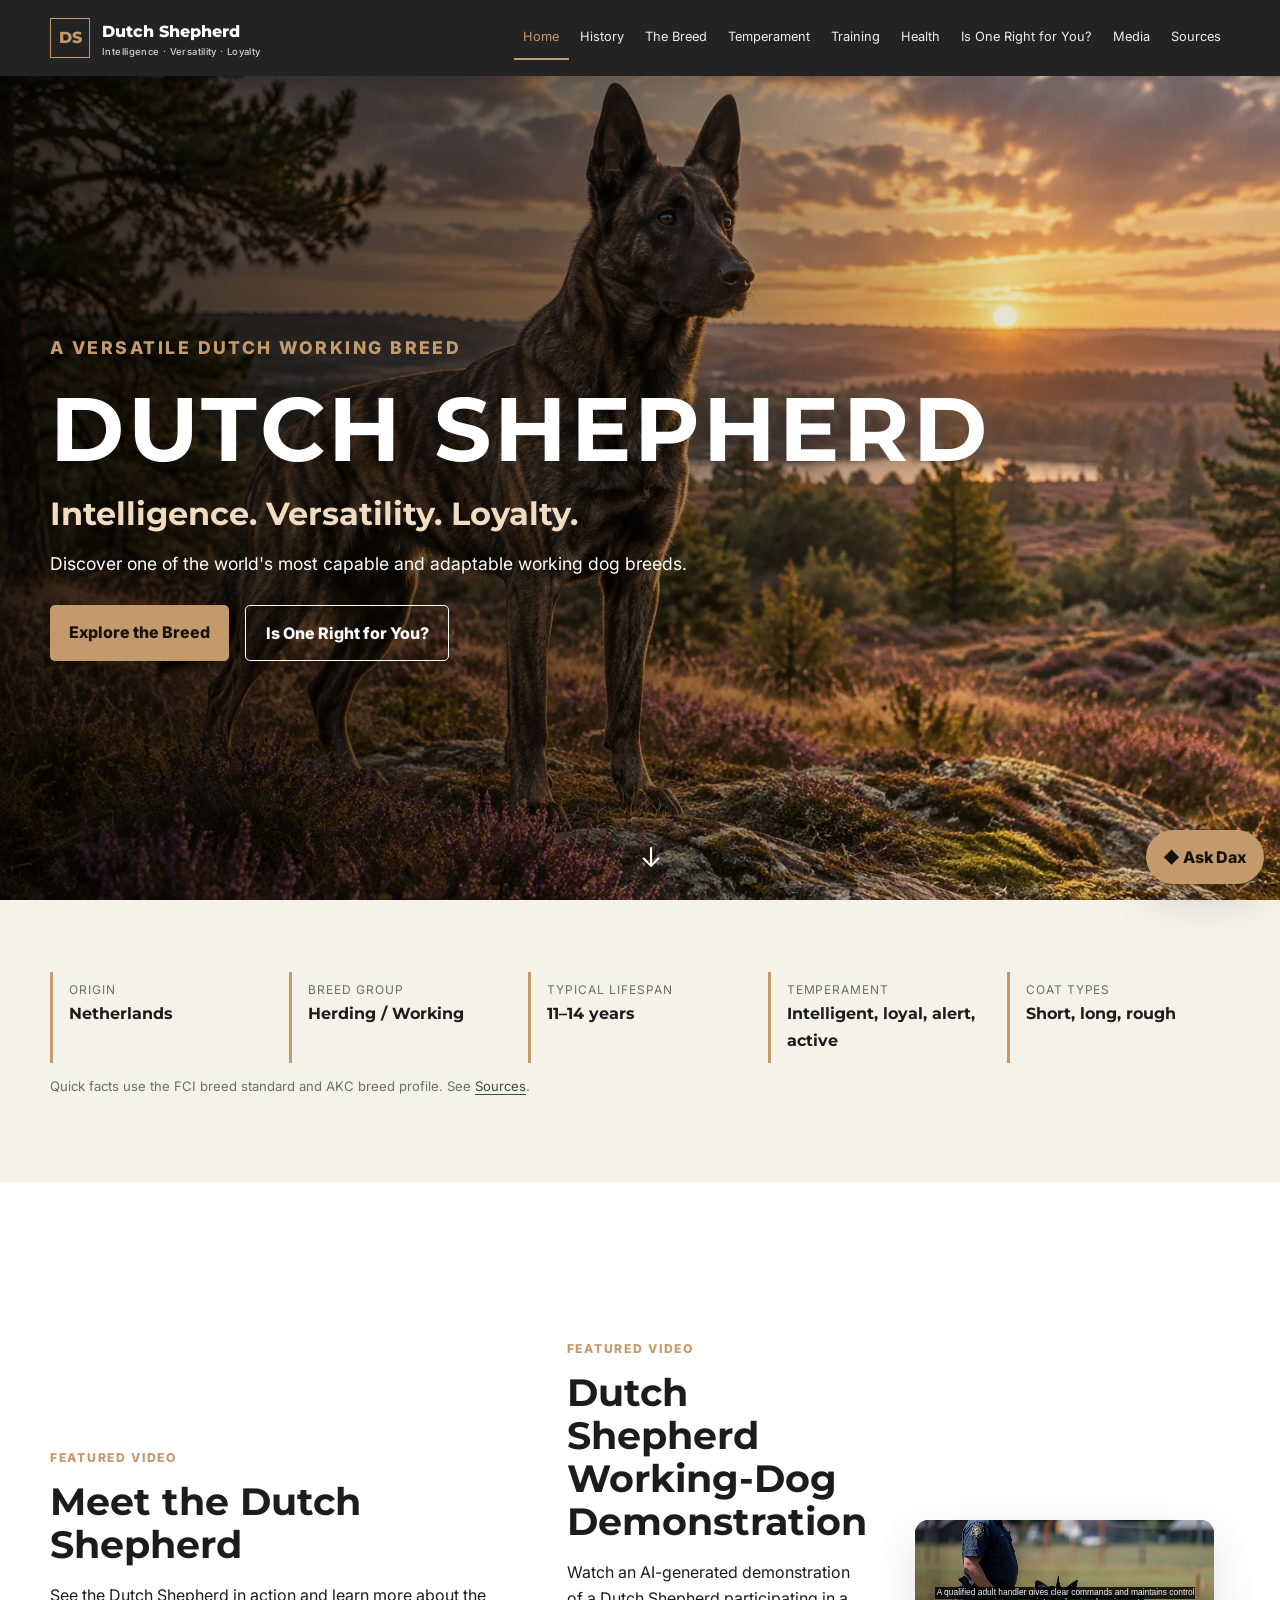
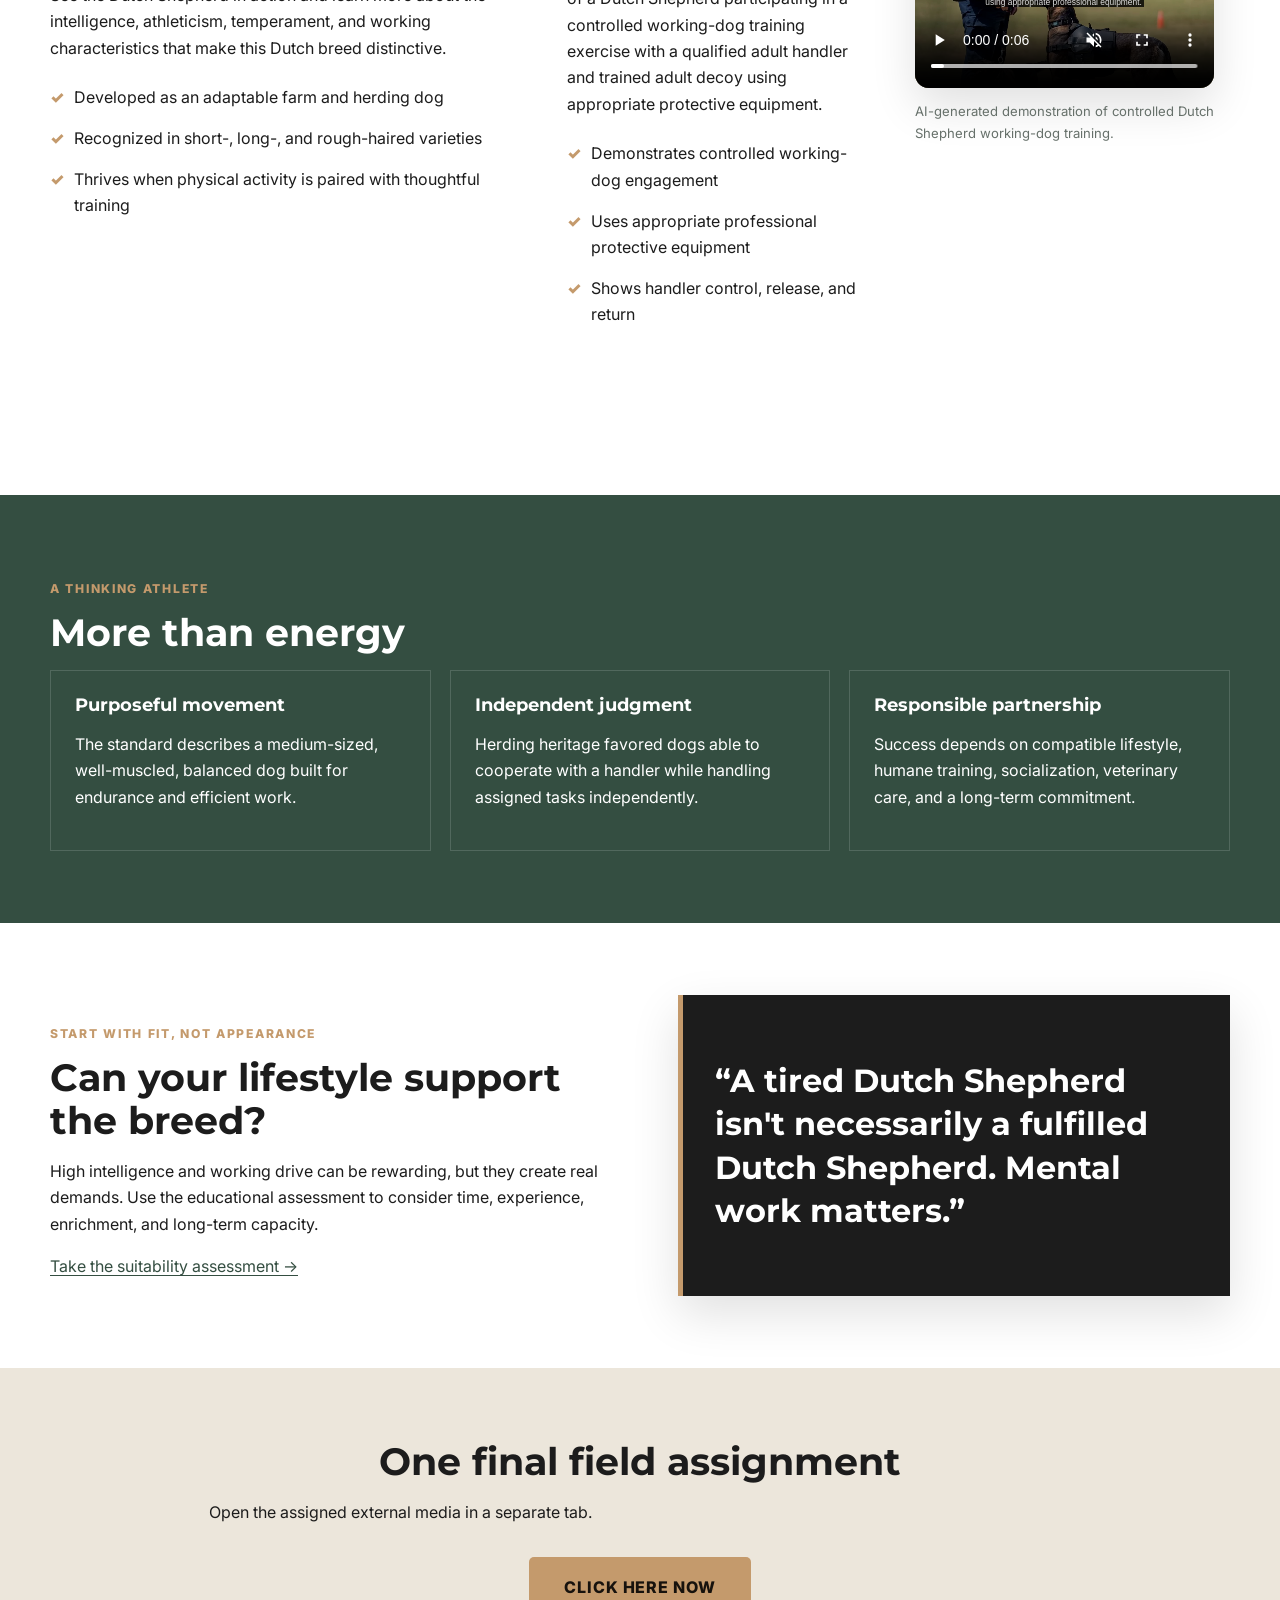
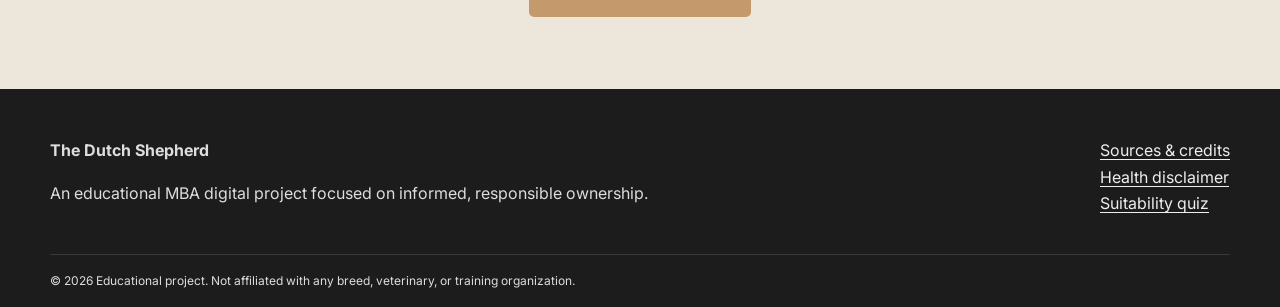
==== commit aa3efaaf: "Update index.html" ====
--- a/index.html
+++ b/index.html
@@ -1,4 +1,4 @@
-<!doctype html><html lang="en"><head><meta charset="utf-8"><meta name="viewport" content="width=device-width,initial-scale=1"><title>Dutch Shepherd | History, Temperament, Training & Breed Guide</title><meta name="description" content="An academically grounded guide to Dutch Shepherd history, traits, training, care, and responsible ownership."><meta property="og:title" content="Dutch Shepherd | History, Temperament, Training & Breed Guide"><meta property="og:description" content="An academically grounded guide to Dutch Shepherd history, traits, training, care, and responsible ownership."><meta property="og:type" content="website"><link rel="preconnect" href="https://fonts.googleapis.com"><link rel="preconnect" href="https://fonts.gstatic.com" crossorigin><link href="https://fonts.googleapis.com/css2?family=Inter:wght@400;500;600;700&family=Montserrat:wght@600;700;800&display=swap" rel="stylesheet"><link rel="stylesheet" href="css/styles.css"></head><body class="home"><a class="skip-link" href="#main">Skip to content</a><header class="site-header"><a class="brand" href="index.html"><span class="brand-mark" aria-hidden="true">DS</span><span>Dutch Shepherd<small>Intelligence · Versatility · Loyalty</small></span></a><button class="menu-toggle" type="button" aria-label="Open navigation" aria-expanded="false" aria-controls="site-nav"><span></span><span></span><span></span></button><nav id="site-nav" class="site-nav" aria-label="Primary navigation"><a href="index.html" aria-current="page" class="active">Home</a><a href="history.html">History</a><a href="breed.html">The Breed</a><a href="temperament.html">Temperament</a><a href="training.html">Training</a><a href="health.html">Health</a><a href="suitability.html">Is One Right for You?</a><a href="media.html">Media</a><a href="sources.html">Sources</a></nav></header><main id="main"><section class="home-hero"><div class="hero-shade"></div><div class="hero-content"><p class="eyebrow">A versatile Dutch working breed</p><h1>DUTCH SHEPHERD</h1><h2>Intelligence. Versatility. Loyalty.</h2><p>Discover one of the world's most capable and adaptable working dog breeds.</p><div class="button-row"><a class="button gold" href="breed.html">Explore the Breed</a><a class="button ghost" href="suitability.html">Is One Right for You?</a></div></div><a class="scroll-cue" href="#facts" aria-label="Scroll to quick facts">↓</a></section><section id="facts" class="section cream"><div class="wrap"><div class="facts"><article><span>Origin</span><strong>Netherlands</strong></article><article><span>Breed group</span><strong>Herding / Working</strong></article><article><span>Typical lifespan</span><strong>11–14 years</strong></article><article><span>Temperament</span><strong>Intelligent, loyal, alert, active</strong></article><article><span>Coat types</span><strong>Short, long, rough</strong></article></div><p class="source-note">Quick facts use the FCI breed standard and AKC breed profile. See <a href="sources.html">Sources</a>.</p></div></section><section class="section"><div class="wrap split"><div><p class="eyebrow">Featured video</p><h2>Meet the Dutch Shepherd</h2><p>See the Dutch Shepherd in action and learn more about the intelligence, athleticism, temperament, and working characteristics that make this Dutch breed distinctive.</p><ul class="check-list"><li>Developed as an adaptable farm and herding dog</li><li>Recognized in short-, long-, and rough-haired varieties</li><li>Thrives when physical activity is paired with thoughtful training</li></ul></div><div><section class="section">
+<!doctype html><html lang="en"><head><meta charset="utf-8"><meta name="viewport" content="width=device-width,initial-scale=1"><title>Dutch Shepherd | History, Temperament, Training & Breed Guide</title><meta name="description" content="An academically grounded guide to Dutch Shepherd history, traits, training, care, and responsible ownership."><meta property="og:title" content="Dutch Shepherd | History, Temperament, Training & Breed Guide"><meta property="og:description" content="An academically grounded guide to Dutch Shepherd history, traits, training, care, and responsible ownership."><meta property="og:type" content="website"><link rel="preconnect" href="https://fonts.googleapis.com"><link rel="preconnect" href="https://fonts.gstatic.com" crossorigin><link href="https://fonts.googleapis.com/css2?family=Inter:wght@400;500;600;700&family=Montserrat:wght@600;700;800&display=swap" rel="stylesheet"><link rel="stylesheet" href="css/styles.css"></head><body class="home"><a class="skip-link" href="#main">Skip to content</a><header class="site-header"><a class="brand" href="index.html"><span class="brand-mark" aria-hidden="true">DS</span><span>Dutch Shepherd<small>Intelligence · Versatility · Loyalty</small></span></a><button class="menu-toggle" type="button" aria-label="Open navigation" aria-expanded="false" aria-controls="site-nav"><span></span><span></span><span></span></button><nav id="site-nav" class="site-nav" aria-label="Primary navigation"><a href="index.html" aria-current="page" class="active">Home</a><a href="history.html">History</a><a href="breed.html">The Breed</a><a href="temperament.html">Temperament</a><a href="training.html">Training</a><a href="health.html">Health</a><a href="suitability.html">Is One Right for You?</a><a href="media.html">Media</a><a href="sources.html">Sources</a></nav></header><main id="main"><section class="home-hero"><div class="hero-shade"></div><div class="hero-content"><p class="eyebrow">A versatile Dutch working breed</p><h1>DUTCH SHEPHERD</h1><h2>Intelligence. Versatility. Loyalty.</h2><p>Discover one of the world's most capable and adaptable working dog breeds.</p><div class="button-row"><a class="button gold" href="breed.html">Explore the Breed</a><a class="button ghost" href="suitability.html">Is One Right for You?</a></div></div><a class="scroll-cue" href="#facts" aria-label="Scroll to quick facts">↓</a></section><section id="facts" class="section cream"><div class="wrap"><div class="facts"><article><span>Origin</span><strong>Netherlands</strong></article><article><span>Breed group</span><strong>Herding / Working</strong></article><article><span>Typical lifespan</span><strong>11–14 years</strong></article><article><span>Temperament</span><strong>Intelligent, loyal, alert, active</strong></article><article><span>Coat types</span><strong>Short, long, rough</strong></article></div><p class="source-note">Quick facts use the FCI breed standard and AKC breed profile. See <a href="sources.html">Sources</a>.</p></div></section><section class="section"><div class="wrap split featured-video"><div><p class="eyebrow">Featured video</p><h2>Meet the Dutch Shepherd</h2><p>See the Dutch Shepherd in action and learn more about the intelligence, athleticism, temperament, and working characteristics that make this Dutch breed distinctive.</p><ul class="check-list"><li>Developed as an adaptable farm and herding dog</li><li>Recognized in short-, long-, and rough-haired varieties</li><li>Thrives when physical activity is paired with thoughtful training</li></ul></div><div><section class="section">
   <div class="wrap split featured-video">
 
     <div>
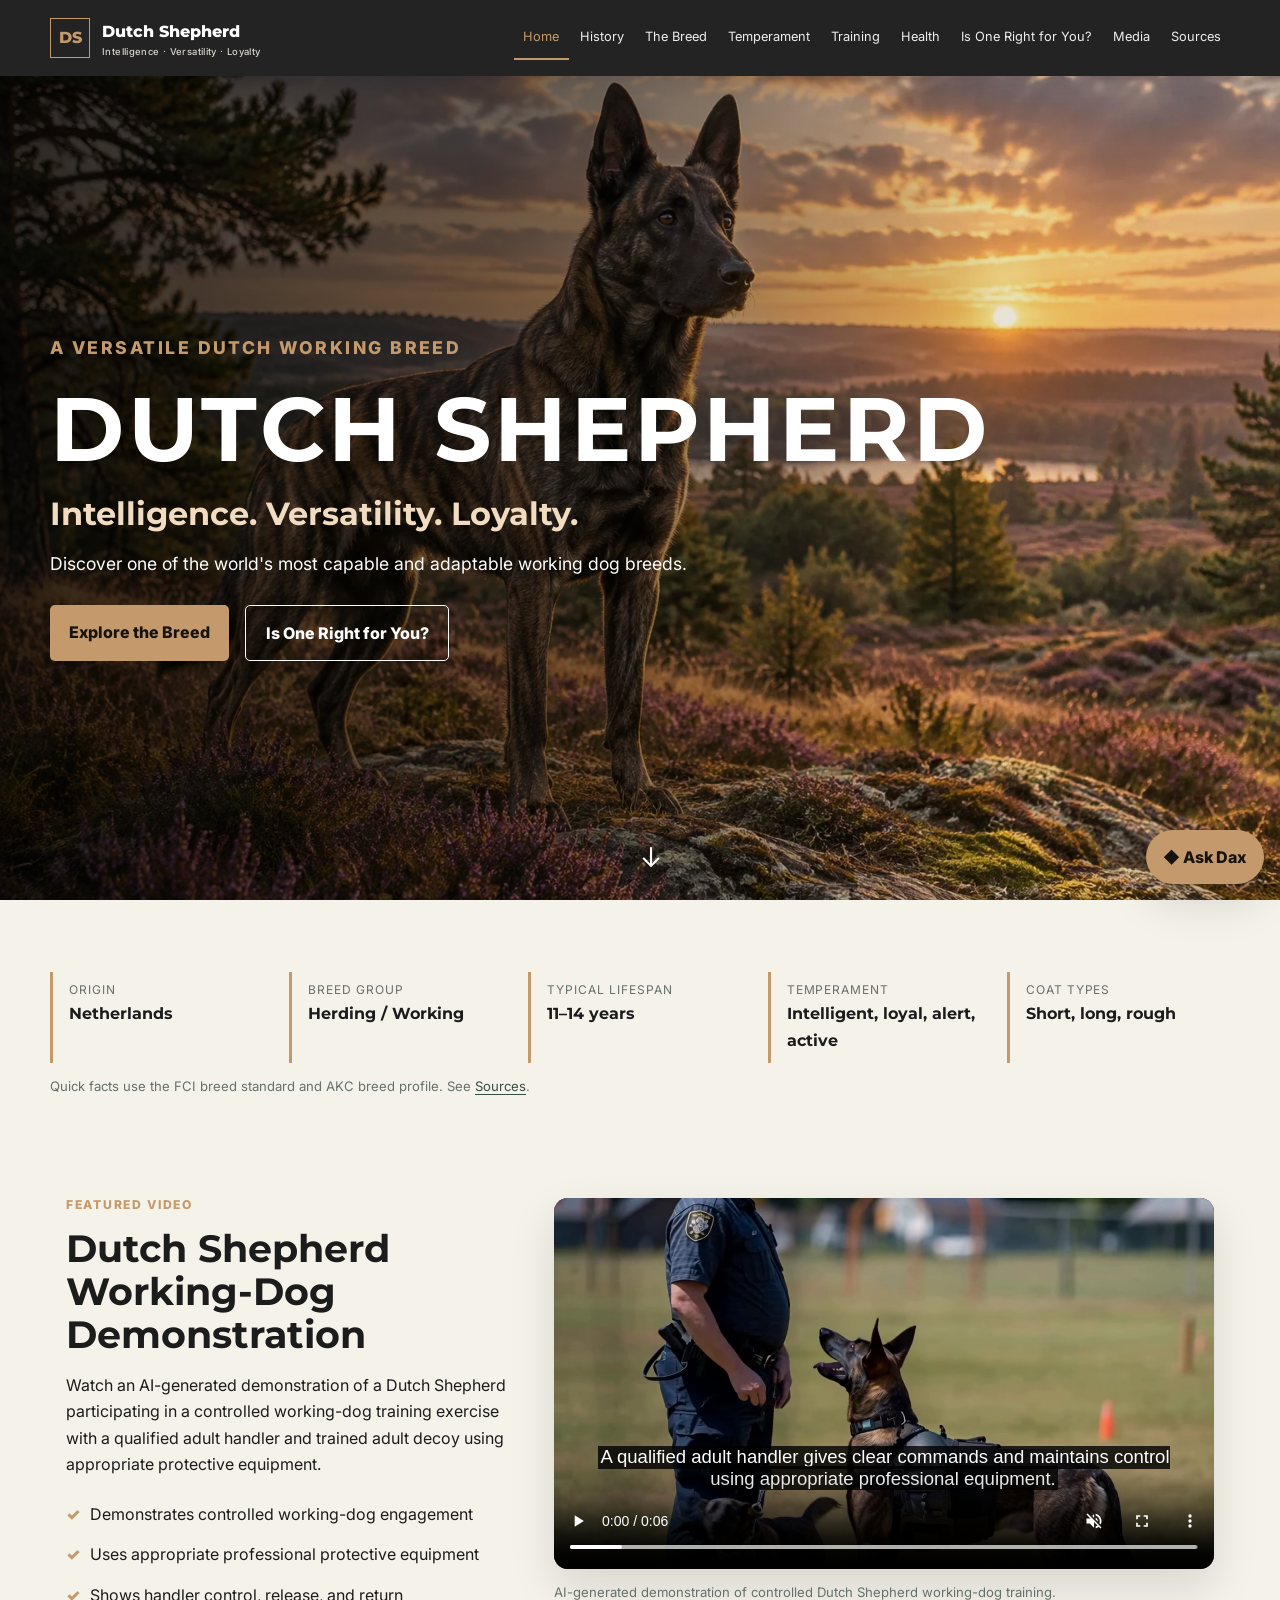
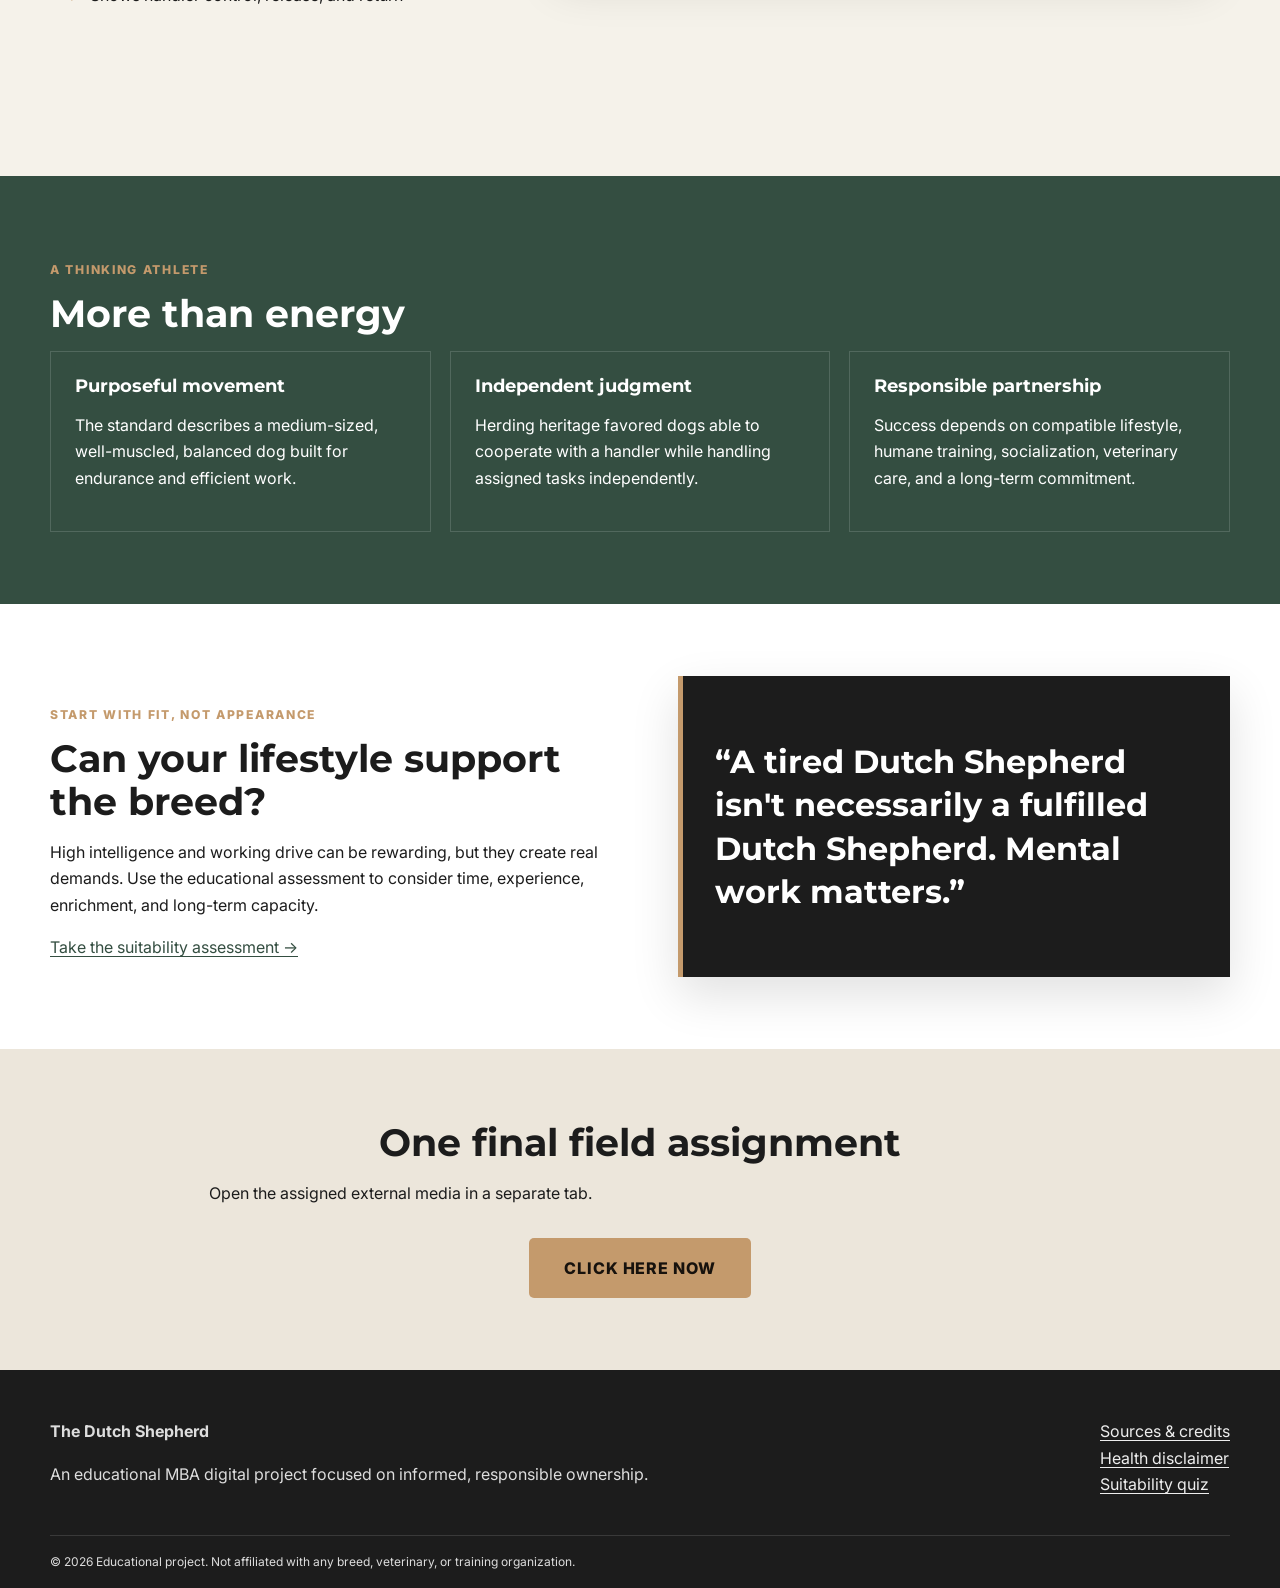
==== commit f634954e: "Update index.html" ====
--- a/index.html
+++ b/index.html
@@ -1,4 +1,4 @@
-<!doctype html><html lang="en"><head><meta charset="utf-8"><meta name="viewport" content="width=device-width,initial-scale=1"><title>Dutch Shepherd | History, Temperament, Training & Breed Guide</title><meta name="description" content="An academically grounded guide to Dutch Shepherd history, traits, training, care, and responsible ownership."><meta property="og:title" content="Dutch Shepherd | History, Temperament, Training & Breed Guide"><meta property="og:description" content="An academically grounded guide to Dutch Shepherd history, traits, training, care, and responsible ownership."><meta property="og:type" content="website"><link rel="preconnect" href="https://fonts.googleapis.com"><link rel="preconnect" href="https://fonts.gstatic.com" crossorigin><link href="https://fonts.googleapis.com/css2?family=Inter:wght@400;500;600;700&family=Montserrat:wght@600;700;800&display=swap" rel="stylesheet"><link rel="stylesheet" href="css/styles.css"></head><body class="home"><a class="skip-link" href="#main">Skip to content</a><header class="site-header"><a class="brand" href="index.html"><span class="brand-mark" aria-hidden="true">DS</span><span>Dutch Shepherd<small>Intelligence · Versatility · Loyalty</small></span></a><button class="menu-toggle" type="button" aria-label="Open navigation" aria-expanded="false" aria-controls="site-nav"><span></span><span></span><span></span></button><nav id="site-nav" class="site-nav" aria-label="Primary navigation"><a href="index.html" aria-current="page" class="active">Home</a><a href="history.html">History</a><a href="breed.html">The Breed</a><a href="temperament.html">Temperament</a><a href="training.html">Training</a><a href="health.html">Health</a><a href="suitability.html">Is One Right for You?</a><a href="media.html">Media</a><a href="sources.html">Sources</a></nav></header><main id="main"><section class="home-hero"><div class="hero-shade"></div><div class="hero-content"><p class="eyebrow">A versatile Dutch working breed</p><h1>DUTCH SHEPHERD</h1><h2>Intelligence. Versatility. Loyalty.</h2><p>Discover one of the world's most capable and adaptable working dog breeds.</p><div class="button-row"><a class="button gold" href="breed.html">Explore the Breed</a><a class="button ghost" href="suitability.html">Is One Right for You?</a></div></div><a class="scroll-cue" href="#facts" aria-label="Scroll to quick facts">↓</a></section><section id="facts" class="section cream"><div class="wrap"><div class="facts"><article><span>Origin</span><strong>Netherlands</strong></article><article><span>Breed group</span><strong>Herding / Working</strong></article><article><span>Typical lifespan</span><strong>11–14 years</strong></article><article><span>Temperament</span><strong>Intelligent, loyal, alert, active</strong></article><article><span>Coat types</span><strong>Short, long, rough</strong></article></div><p class="source-note">Quick facts use the FCI breed standard and AKC breed profile. See <a href="sources.html">Sources</a>.</p></div></section><section class="section"><div class="wrap split featured-video"><div><p class="eyebrow">Featured video</p><h2>Meet the Dutch Shepherd</h2><p>See the Dutch Shepherd in action and learn more about the intelligence, athleticism, temperament, and working characteristics that make this Dutch breed distinctive.</p><ul class="check-list"><li>Developed as an adaptable farm and herding dog</li><li>Recognized in short-, long-, and rough-haired varieties</li><li>Thrives when physical activity is paired with thoughtful training</li></ul></div><div><section class="section">
+<!doctype html><html lang="en"><head><meta charset="utf-8"><meta name="viewport" content="width=device-width,initial-scale=1"><title>Dutch Shepherd | History, Temperament, Training & Breed Guide</title><meta name="description" content="An academically grounded guide to Dutch Shepherd history, traits, training, care, and responsible ownership."><meta property="og:title" content="Dutch Shepherd | History, Temperament, Training & Breed Guide"><meta property="og:description" content="An academically grounded guide to Dutch Shepherd history, traits, training, care, and responsible ownership."><meta property="og:type" content="website"><link rel="preconnect" href="https://fonts.googleapis.com"><link rel="preconnect" href="https://fonts.gstatic.com" crossorigin><link href="https://fonts.googleapis.com/css2?family=Inter:wght@400;500;600;700&family=Montserrat:wght@600;700;800&display=swap" rel="stylesheet"><link rel="stylesheet" href="css/styles.css"></head><body class="home"><a class="skip-link" href="#main">Skip to content</a><header class="site-header"><a class="brand" href="index.html"><span class="brand-mark" aria-hidden="true">DS</span><span>Dutch Shepherd<small>Intelligence · Versatility · Loyalty</small></span></a><button class="menu-toggle" type="button" aria-label="Open navigation" aria-expanded="false" aria-controls="site-nav"><span></span><span></span><span></span></button><nav id="site-nav" class="site-nav" aria-label="Primary navigation"><a href="index.html" aria-current="page" class="active">Home</a><a href="history.html">History</a><a href="breed.html">The Breed</a><a href="temperament.html">Temperament</a><a href="training.html">Training</a><a href="health.html">Health</a><a href="suitability.html">Is One Right for You?</a><a href="media.html">Media</a><a href="sources.html">Sources</a></nav></header><main id="main"><section class="home-hero"><div class="hero-shade"></div><div class="hero-content"><p class="eyebrow">A versatile Dutch working breed</p><h1>DUTCH SHEPHERD</h1><h2>Intelligence. Versatility. Loyalty.</h2><p>Discover one of the world's most capable and adaptable working dog breeds.</p><div class="button-row"><a class="button gold" href="breed.html">Explore the Breed</a><a class="button ghost" href="suitability.html">Is One Right for You?</a></div></div><a class="scroll-cue" href="#facts" aria-label="Scroll to quick facts">↓</a></section><section id="facts" class="section cream"><div class="wrap"><div class="facts"><article><span>Origin</span><strong>Netherlands</strong></article><article><span>Breed group</span><strong>Herding / Working</strong></article><article><span>Typical lifespan</span><strong>11–14 years</strong></article><article><span>Temperament</span><strong>Intelligent, loyal, alert, active</strong></article><article><span>Coat types</span><strong>Short, long, rough</strong></article></div><p class="source-note">Quick facts use the FCI breed standard and AKC breed profile. See <a href="sources.html">Sources</a>.</p><div><section class="section">
   <div class="wrap split featured-video">
 
     <div>
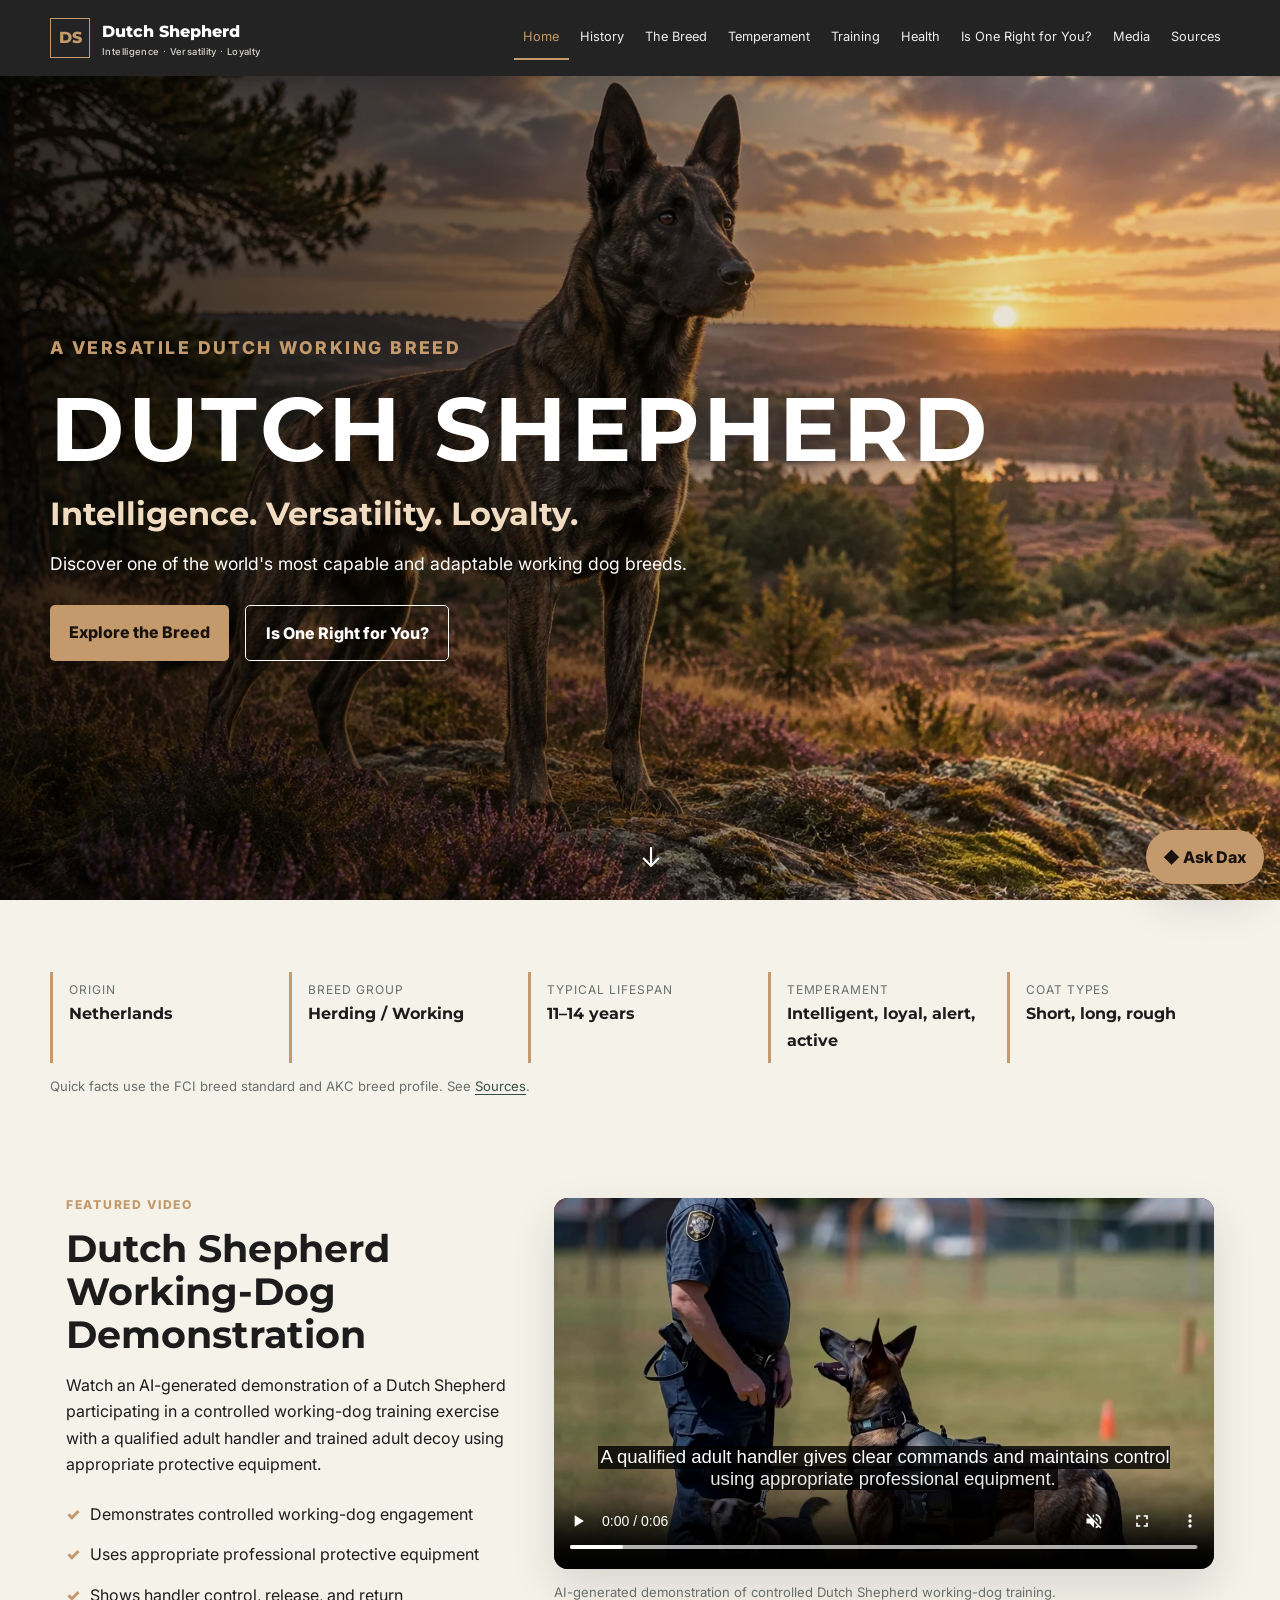
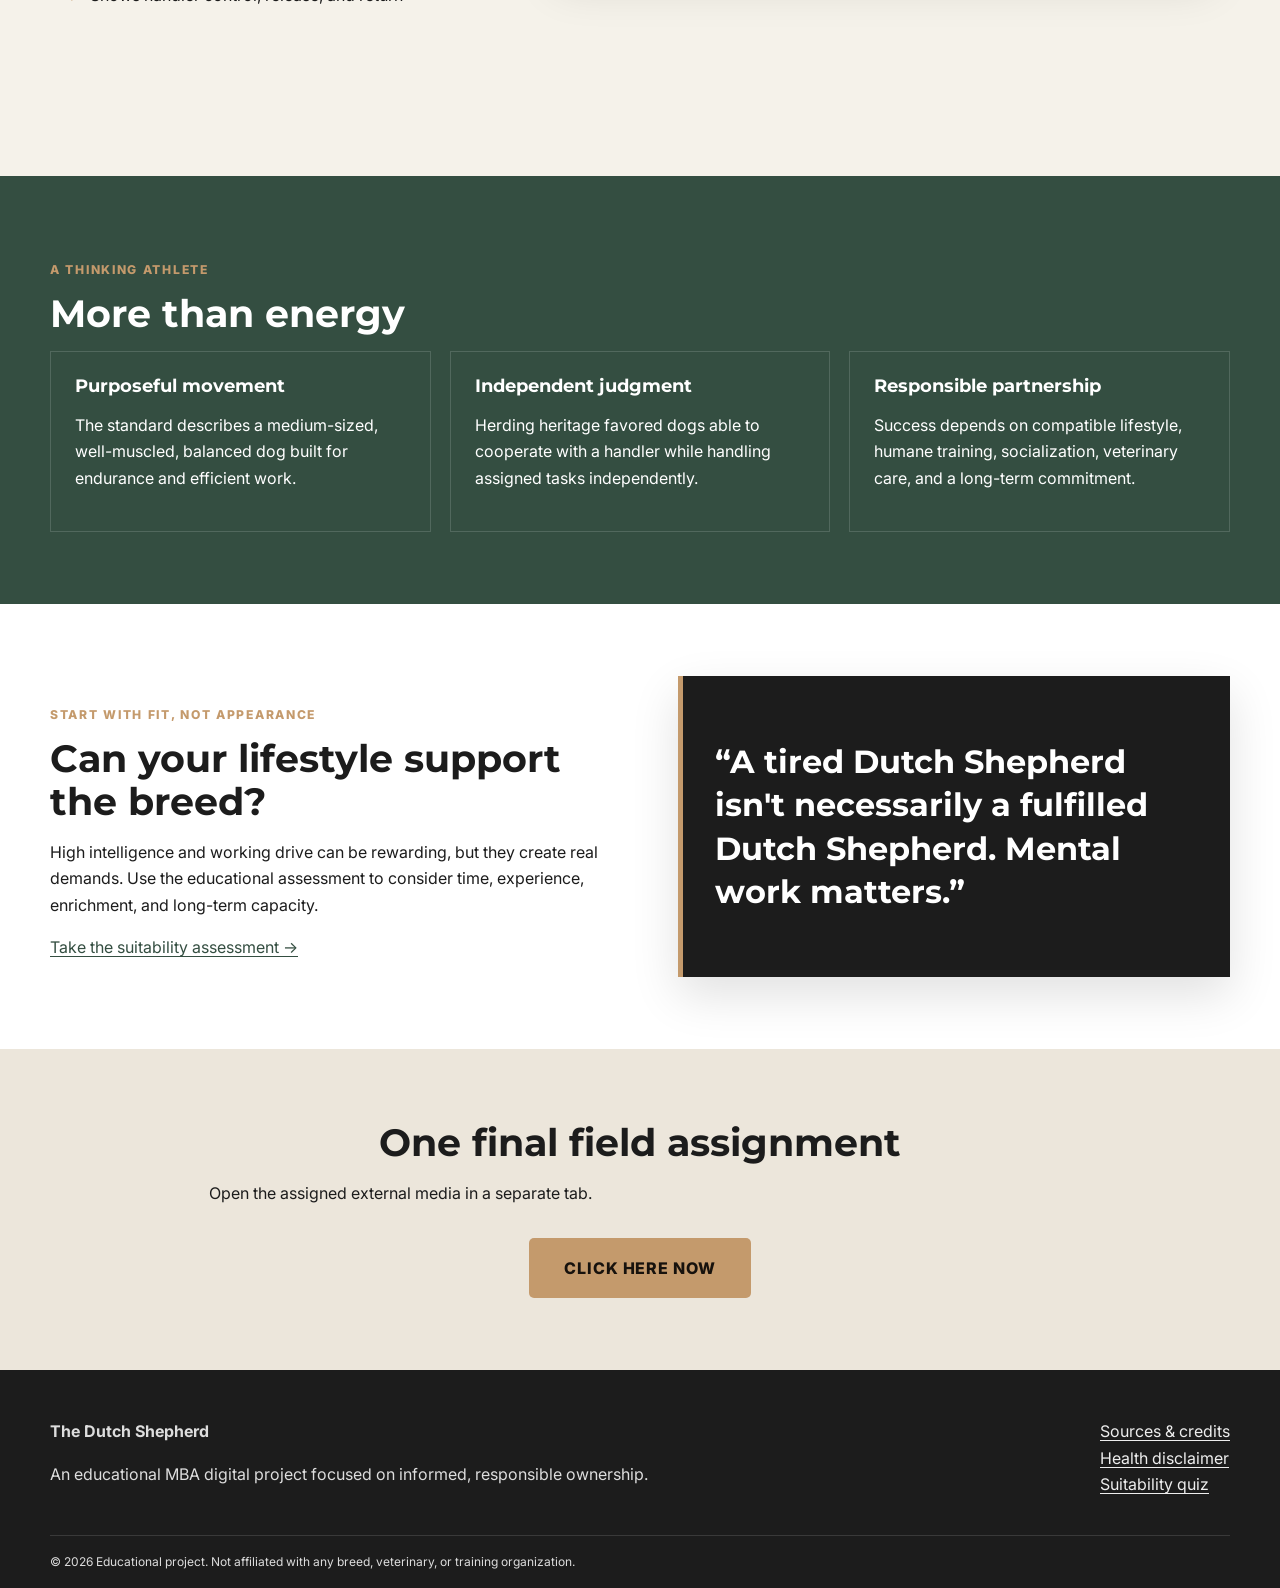
==== commit db55c8ed: "Update index.html" ====
--- a/index.html
+++ b/index.html
@@ -56,6 +56,4 @@
         working-dog training.
       </p>
     </div>
-
-  </div>
 </section></div></div></section><section class="section forest"><div class="wrap"><p class="eyebrow">A thinking athlete</p><h2>More than energy</h2><div class="feature-grid"><article><h3>Purposeful movement</h3><p>The standard describes a medium-sized, well-muscled, balanced dog built for endurance and efficient work.</p></article><article><h3>Independent judgment</h3><p>Herding heritage favored dogs able to cooperate with a handler while handling assigned tasks independently.</p></article><article><h3>Responsible partnership</h3><p>Success depends on compatible lifestyle, humane training, socialization, veterinary care, and a long-term commitment.</p></article></div></div></section><section class="section"><div class="wrap split"><div><p class="eyebrow">Start with fit, not appearance</p><h2>Can your lifestyle support the breed?</h2><p>High intelligence and working drive can be rewarding, but they create real demands. Use the educational assessment to consider time, experience, enrichment, and long-term capacity.</p><a class="text-link" href="suitability.html">Take the suitability assessment →</a></div><aside class="quote-card"><p>“A tired Dutch Shepherd isn't necessarily a fulfilled Dutch Shepherd. Mental work matters.”</p></aside></div></section><section class="section cta-band"><div class="wrap center"><h2>One final field assignment</h2><p>Open the assigned external media in a separate tab.</p><a href="https://www.youtube.com/watch?v=dQw4w9WgXcQ" target="_blank" rel="noopener noreferrer" class="special-cta" aria-label="Click here now - opens video in a new tab">CLICK HERE NOW</a></div></section></main><footer><div class="wrap footer-grid"><div><strong>The Dutch Shepherd</strong><p>An educational MBA digital project focused on informed, responsible ownership.</p></div><nav aria-label="Footer navigation"><a href="sources.html">Sources & credits</a><a href="health.html">Health disclaimer</a><a href="suitability.html">Suitability quiz</a></nav></div><div class="wrap footer-bottom">© 2026 Educational project. Not affiliated with any breed, veterinary, or training organization.</div></footer><div class="chatbot" data-chatbot><button class="chat-launch" type="button" aria-label="Open Ask Dax breed guide" aria-expanded="false"><span aria-hidden="true">◆</span> Ask Dax</button><section class="chat-panel" aria-label="Ask Dax Dutch Shepherd Breed Guide" aria-hidden="true"><header class="chat-head"><div><strong>Ask Dax</strong><small>Dutch Shepherd Breed Guide</small></div><div class="chat-actions"><button type="button" data-chat-clear aria-label="Clear conversation">↻</button><button type="button" data-chat-min aria-label="Minimize chat">−</button><button type="button" data-chat-close aria-label="Close chat">×</button></div></header><div class="chat-messages" aria-live="polite" aria-relevant="additions"></div><div class="chat-suggestions" aria-label="Suggested questions"></div><div class="typing" hidden>Dax is checking the breed guide…</div><form class="chat-form"><label class="sr-only" for="dax-input">Ask a Dutch Shepherd question</label><input id="dax-input" maxlength="240" autocomplete="off" placeholder="Ask about training, coats, health…"><button type="submit">Send</button></form><p class="chat-disclaimer">Dax provides general educational information, not veterinary, behavioral, legal, or professional training advice.</p></section></div><script src="js/chatbot-data.js" defer></script><script src="js/chatbot.js" defer></script><script src="js/script.js" defer></script></body></html>
